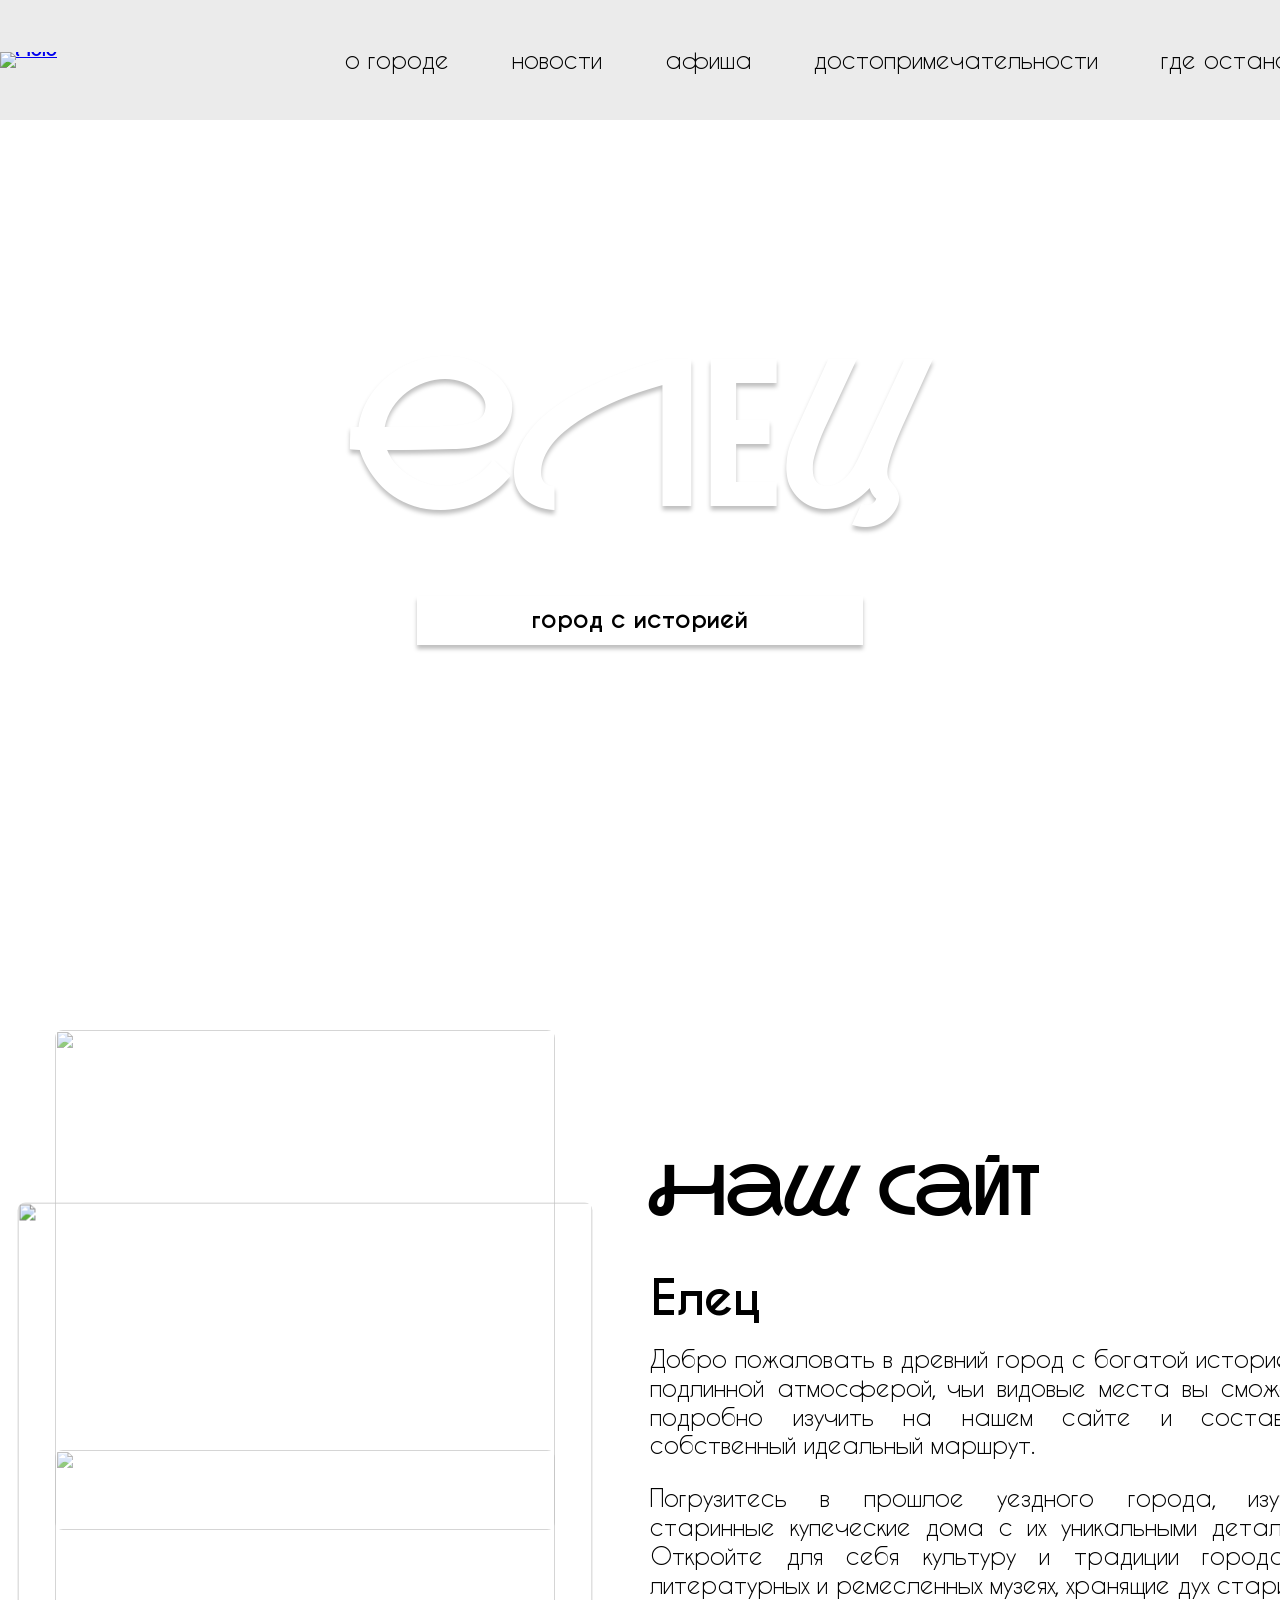
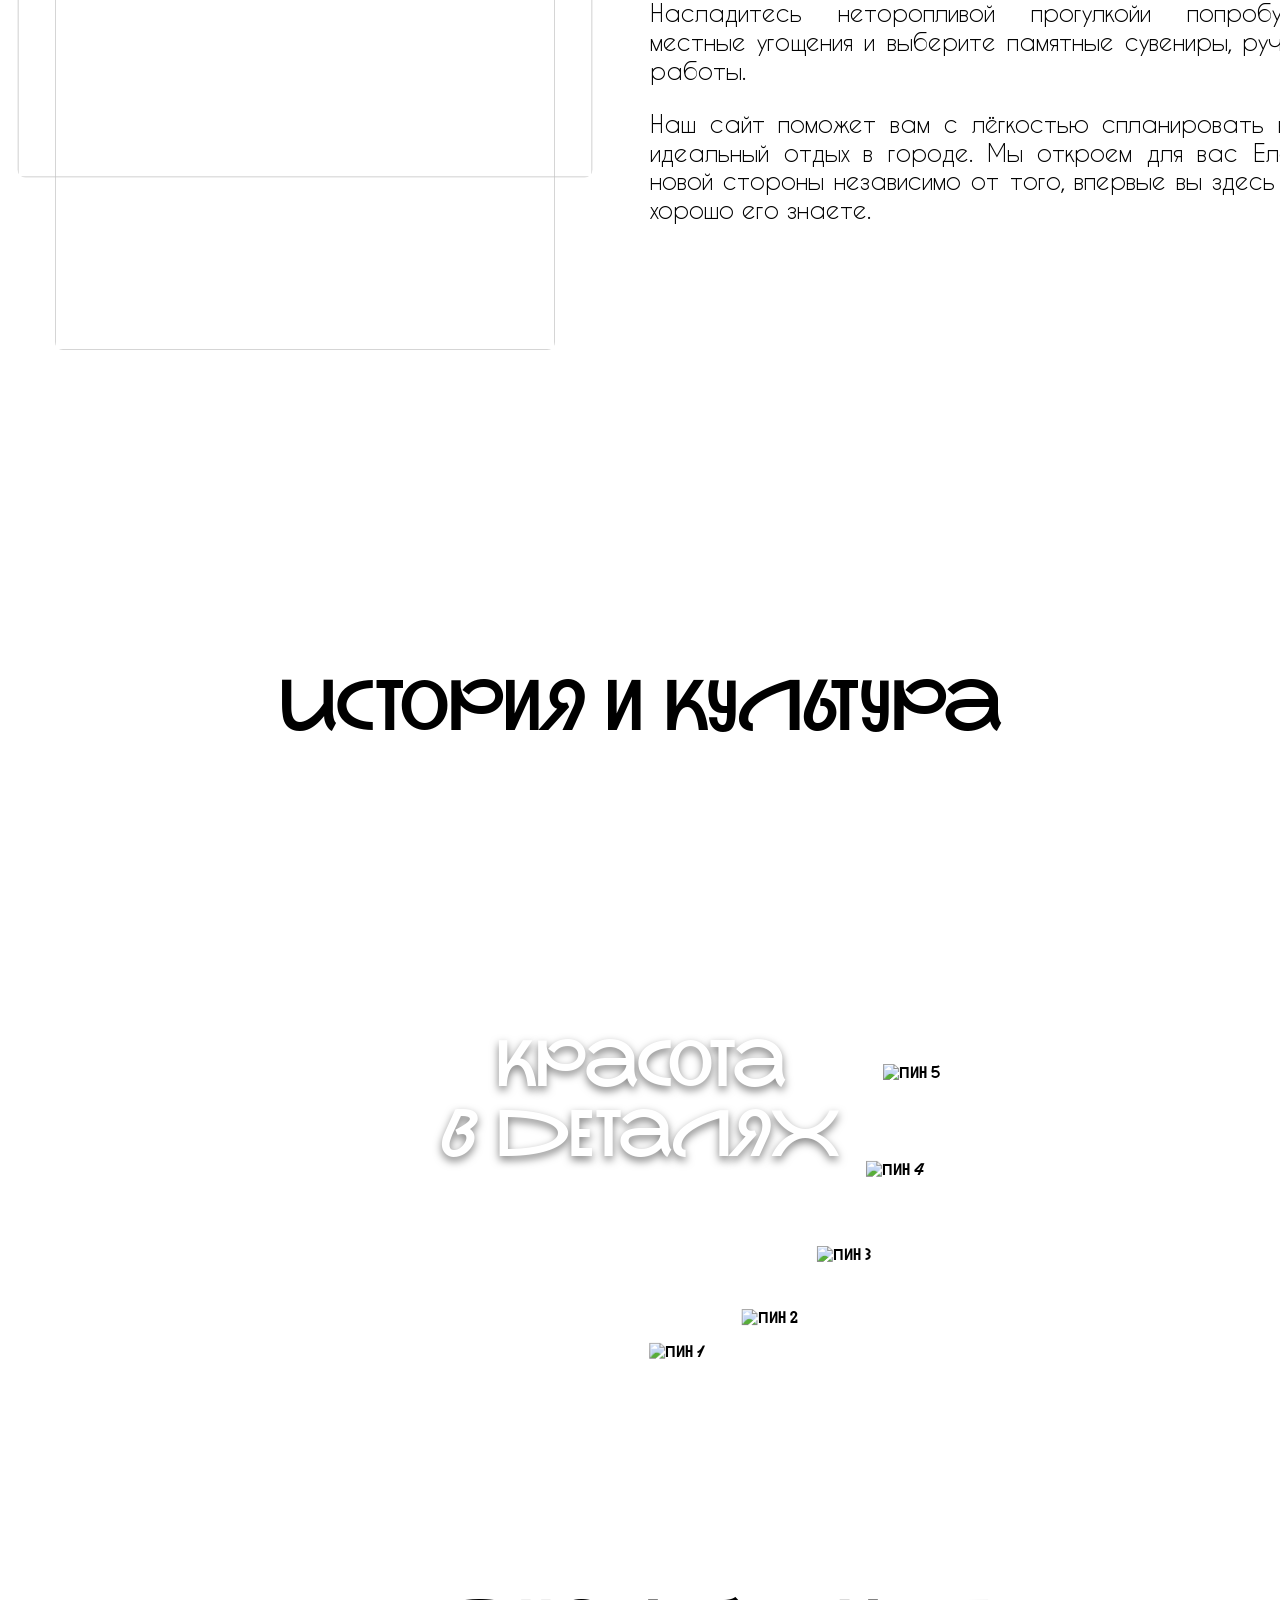
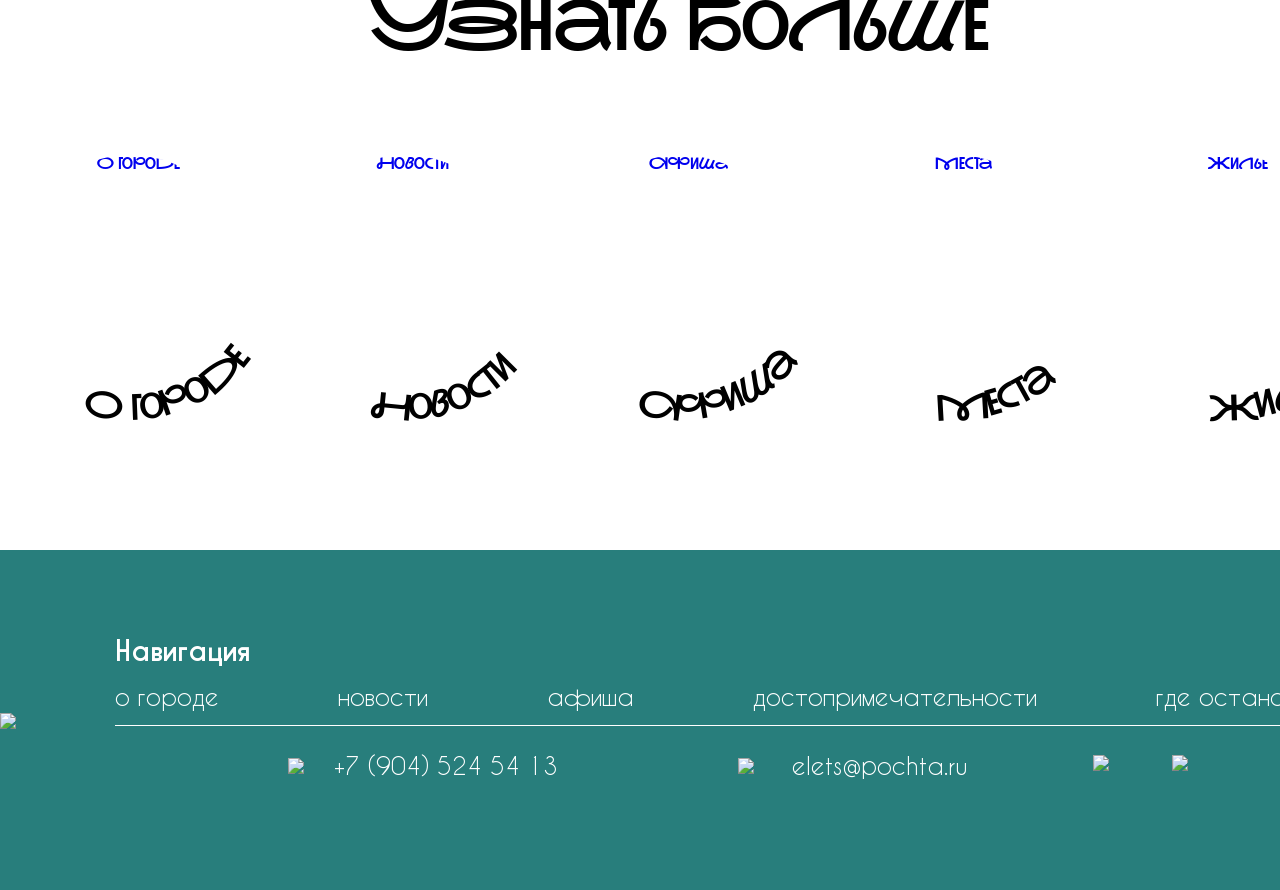
==== index.html @ 823b9c6a "Add files via upload" ====
<!DOCTYPE html>
<html lang="ru">
<head>
   <meta charset="utf-8"/>
   <meta name="viewport" content="width=device-width, initial-scale=1"/>
   <title> Главная страница </title>
   <link rel="stylesheet" href="css/index.css"/>
</head>
<body>
    <header class="header"> 
      <div class="container"> 
            <nav class="nav"> 
             <a href="index.html" class="logo">
                <img src="/img/all/logo.png" alt="лого">
             </a>
               <div  class="cont-header"> 
                <a href="info.html"> о городе </a>
                <a href="#"> новости </a>
                <a href="Afisha.html"> афиша </a>
                <a href="places.html"> достопримечательности </a>
                <a href="#"> где остановиться </a>
               </div>
            </nav>  
    </header>

    <main> 
<section class="hero" id="heroSection">
    <div class="center">
        <h1>Елец</h1>
        <a href="info.html" id="heroBtn">город с историей</a>
    </div>
    <div class="arrows">
        <img src="/img/all/arrowleft.png" alt="Назад" class="arrow" id="arrowLeft">
        <img src="/img/all/arrowright.png" alt="Вперёд" class="arrow" id="arrowRight">
    </div>
</section>

       <section class="aboutushistory"> 
        <div class="containerour">
         <div class="aboutall"> 
<div class="image-slider" id="imageSlider">
    <div class="image-slider__wrapper">
        <img src="/img/index/photo1.png" class="image-slider__img image-slider__img--top" id="imgTop">
        <img src="/img/index/photo2.png" class="image-slider__img image-slider__img--center active" id="imgCenter">
        <img src="/img/index/photo3.png" class="image-slider__img image-slider__img--bottom" id="imgBottom">
    </div>
</div>            <div class="oursite">
             <h2> Наш сайт</h2>
                <div class="abouttext">
                <h3> Елец </h3>
                  <div class="text">
                   <p> Добро пожаловать в древний город с богатой историей и подлинной атмосферой, чьи видовые места вы сможете подробно изучить на нашем сайте и составить собственный идеальный маршрут. </p>
                   <p> Погрузитесь в прошлое уездного города, изучая  старинные купеческие дома с их уникальными деталями. Откройте для себя культуру и традиции города в литературных и ремесленных музеях, хранящие дух старины. Насладитесь неторопливой прогулкойи попробуйте местные угощения и выберите памятные сувениры, ручной работы. </p>
                   <p> Наш сайт поможет вам с лёгкостью спланировать ваш идеальный отдых в городе. Мы откроем для вас Елецс новой стороны независимо от того, впервые вы здесь или хорошо его знаете. </p>
                  </div>
                </div>
            </div>
         </div>
        </div>
       </section>

       <section class="aboutushistory"> 
                <div class="wave"> </div>
         <div class="container-center"> 
              <h2> История и культура </h2>
<div class="facts-wrapper" id="factsWrapper">
    <div class="facts-inner">
        <div class="facts-circle" id="factsCircle">
            <div class="facts-circle__center" id="factsCenter">
                <img src="/img/index/facts0.png" alt="Факты" id="factsImage">
            </div>
            <div class="facts-circle__title" id="factsTitleOverlay">красота<br>в деталях</div>
            <img src="/img/pins/1.png" alt="Пин 1" class="facts-circle__pin facts-circle__pin--1" data-pin="1">
            <img src="/img/pins/2.png" alt="Пин 2" class="facts-circle__pin facts-circle__pin--2" data-pin="2">
            <img src="/img/pins/3.png" alt="Пин 3" class="facts-circle__pin facts-circle__pin--3" data-pin="3">
            <img src="/img/pins/4.png" alt="Пин 4" class="facts-circle__pin facts-circle__pin--4" data-pin="4">
            <img src="/img/pins/5.png" alt="Пин 5" class="facts-circle__pin facts-circle__pin--5" data-pin="5">
        </div>
        <div class="facts-text" id="factsText">
            <h3 id="factsTitle">Город-воин</h3>
            <p id="factsParagraph">Елец впервые упомянут в 1146 году как уже существующий. Он возник как ключевая крепость на границе с «Диким полем» в X-XII веках, встав в один ряд с другими городами-щитами Руси. Его главной задачей была оборона южных рубежей от набегов кочевых племён.</p>
        </div>
    </div>
    <div class="facts-close" id="factsClose">✕</div>
</div>
         </div> 
       </section>

<section class="more">
    <div class="containerm">
        <div class="containermore"> 
            <h2>Узнать больше</h2>
            <div class="containermore__links">
                <a href="info.html" class="circle-link">
                    <svg class="circle-link__svg" viewBox="0 0 340 340">
                        <defs>
                            <path id="arc1"
                                  d="M 170, 170
                                     m -150, 0
                                     a 150,150 0 0,0 300,0
                                     a 150,150 0 0,0 -300,0" />
                        </defs>
                        <text fill="black"
                              font-family="NAURYZREDKEDS, sans-serif"
                              font-size="36px"
                              font-weight="bold"
                              text-anchor="middle">
                            <textPath href="#arc1" startOffset="30%">
                                О городе
                            </textPath>
                        </text>
                    </svg>
                    <img src="/img/index/abouttown.png" alt="О городе" class="circle-link__img">
                </a>
                <a href="#" class="circle-link">
                    <svg class="circle-link__svg" viewBox="0 0 340 340">
                        <defs>
                            <path id="arc2"
                                  d="M 170, 170
                                     m -150, 0
                                     a 150,150 0 0,0 300,0
                                     a 150,150 0 0,0 -300,0" />
                        </defs>
                        <text fill="black"
                              font-family="NAURYZREDKEDS, sans-serif"
                              font-size="36px"
                              font-weight="bold"
                              text-anchor="middle">
                            <textPath href="#arc2" startOffset="30%">
                                Новости
                            </textPath>
                        </text>
                    </svg>
                    <img src="/img/index/news.png" alt="Новости" class="circle-link__img">
                </a>
                <a href="afisha.html" class="circle-link">
                    <svg class="circle-link__svg" viewBox="0 0 340 340">
                        <defs>
                            <path id="arc3"
                                  d="M 170, 170
                                     m -150, 0
                                     a 150,150 0 0,0 300,0
                                     a 150,150 0 0,0 -300,0" />
                        </defs>
                        <text fill="black"
                              font-family="NAURYZREDKEDS, sans-serif"
                              font-size="36px"
                              font-weight="bold"
                              text-anchor="middle">
                            <textPath href="#arc3" startOffset="30%">
                                Афиша
                            </textPath>
                        </text>
                    </svg>
                    <img src="/img/index/afisha.png" alt="Афиша" class="circle-link__img">
                </a>
                <a href="places.html" class="circle-link">
                    <svg class="circle-link__svg" viewBox="0 0 340 340">
                        <defs>
                            <path id="arc4"
                                  d="M 170, 170
                                     m -150, 0
                                     a 150,150 0 0,0 300,0
                                     a 150,150 0 0,0 -300,0" />
                        </defs>
                        <text fill="black"
                              font-family="NAURYZREDKEDS, sans-serif"
                              font-size="36px"
                              font-weight="bold"
                              text-anchor="middle">
                            <textPath href="#arc4" startOffset="30%">
                                Места
                            </textPath>
                        </text>
                    </svg>
                    <img src="/img/index/places.png" alt="Места" class="circle-link__img">
                </a>
                <a href="#" class="circle-link">
                    <svg class="circle-link__svg" viewBox="0 0 340 340">
                        <defs>
                            <path id="arc5"
                                  d="M 170, 170
                                     m -150, 0
                                     a 150,150 0 0,0 300,0
                                     a 150,150 0 0,0 -300,0" />
                        </defs>
                        <text fill="black"
                              font-family="NAURYZREDKEDS, sans-serif"
                              font-size="36px"
                              font-weight="bold"
                              text-anchor="middle">
                            <textPath href="#arc5" startOffset="30%">
                                Жильё
                            </textPath>
                        </text>
                    </svg>
                    <img src="/img/index/hotels.png" alt="Жильё" class="circle-link__img">
                </a>
            </div>
        </div>
    </div>
</section>

</main>

    <footer class="footer">
        <div class="f-container"> 
            <img src="/img/all/Group 56.png">
            <div class="all">
            <div class="nav-footer">
                <h4> Навигация </h4>
                <div class="a-footer">
                   <a href="info.html"> о городе </a>
                   <a href="#"> новости </a>
                   <a href="Afisha.html"> афиша </a>
                   <a href="places.html"> достопримечательности </a>
                   <a href="#"> где остановиться </a>
                </div>
            </div>
            <div class="contacts">
            <div class="mp">   
            <div class="phone">  
                 <img src="/img/all/mp.png">
                 <p class="p-footer"> +7 (904) 524 54 13 </p>
               </div>
               <div class="mail"> 
                <img src="/img/all/mail.png">
                <p class="p-footer"> elets@pochta.ru </p>
               </div>
            </div>
            <div class="social">
             <a href="https://vk.com/elets_adm">  
                <img src="/img/all/vk.png">
             </a>
             <a href="https://vk.com/elets_adm">  
                <img src="/img/all/tg.png">
             </a>
             </div>
             </div>
             </div>
        </div>
    </footer>
    <script src="/js/index.js"></script> 
   </body>
</html>
---- css/index.css ----
html, body {
  height: 100%;
  margin: 0px
}
@font-face {
  font-family: "NAURYZREDKEDS";
  font-weight: 400;
  font-style: bold;
  src: local("NAURYZREDKEDS"),
  local("NAURYZREDKEDS");
    src: url("/fonts/NauryzRedKeds/NauryzRedKeds.ttf") format("ttf"),
  url("/fonts/NauryzRedKeds/NauryzRedKeds.woff") format("woff"),
  url("/fonts/NauryzRedKeds/NauryzRedKeds.woff2") format("woff2");
}
@font-face {
  font-family: "CaviarDreams";
  font-weight: 400;
  font-style: normal;
  src: url("/fonts/CaviarDreams/CaviarDreams.ttf") format("ttf"),
  url("/fonts/CaviarDreams/CaviarDreams.woff") format("woff"),
  url("/fonts/CaviarDreams/CaviarDreams.woff2") format("woff2");
}
@font-face {
  font-family: "CaviarDreams_Bold";
  font-weight: 400;
  font-style: normal;
  src: url("/fonts/CaviarDreams/CaviarDreams_Bold.ttf") format("ttf"),
  url("/fonts/CaviarDreams/CaviarDreams_Bold.woff") format("ttf"),
  url("/fonts/CaviarDreams/CaviarDreams_Bold.woff2") format("woff");
}

:root {
  --bg: white:var(--bg);
  --text: black;
  --headers: white;
  --accent-color:#C48000;
  --accent-color2: #996708;
  --shadow: 0 4px 4px rgba(0, 0, 0, 25%);
}

body {
  margin: 0;
  font-family: "CaviarDreams";
  font-family: "NAURYZREDKEDS";
  font-weight: 400;
  color: var(--bg);
  line-height: 1.2;
}

.container {
  margin: 0 auto;
  width: min(1360px);
}

.containerour {
  position: absolute;
  top: 1030px;
  left: 50%;
  transform: translate(-50%);
  height: auto;
  width: min(1360px);
}

.header {
      background-color: #EBEBEB;
      width: 100%;  
      height: 120px;
}

.nav {
      width: 1360px;  
      height: 120px;
      display: flex;
      flex-direction: row;
      flex-wrap: wrap;
      justify-content: space-between;
      align-items: center;
}

.logo {
    display: inline-block;
    position: relative;
    line-height: 0;
}

.logo:hover {
    content: url("/img/all/logohover.png");
}

.logo:active {
    content: url("/img/all/logopress.png");
}

.cont-header {
      width: 1015px;  
      height: auto;
      display: flex;
      flex-direction: row;
      flex-wrap: wrap;
      justify-content: space-between;
      align-items: center;
}
.cont-header a {
  text-decoration: none;
  color: black; 
  font-family: "CaviarDreams";
  font-size: 24px;
  font-weight: normal;
}
.cont-header a:hover {
  color: var(--accent-color);
  text-decoration:underline;
  text-decoration-color: var(--accent-color);
}

.cont-header a:active{
  color: var(--accent-color);
  text-decoration:none;
  font-weight: bold;
}


.more {
  background-color: white;
  width: 100%;
  height: 560px;
}


.container-center {
  width: min(1360px);
  position: absolute;
  top: 2270px;
  left: 50%; 
  transform: translate(-50%);
  display: flex;
  flex-direction: column;
  align-items: center;
  justify-content:space-between;
}

.containermore {
  margin: 0 auto 160px;
  width: min(1360px);
  height: 410px;
  display: flex;
  flex-direction: column;
  align-items: center;
  justify-content:space-between;
}

h1 {
  color: white;
  font-family: "NAURYZREDKEDS";
  font-size: 205px;
  font-weight: bold;
  text-shadow: 0px 4px 4px rgba(0, 0, 0, 25%);
  margin: 0;
}

.hero {
    background-image: url("/img/index/bg1.png");
    background-size: cover;
    background-repeat: no-repeat;
    background-position: center;
    width: 100%;
    height: 750px;
    position: relative;
    transition: background-image 0.5s ease;
}

.center {
    width: 670px;
    height: 315px;
    position: absolute;
    top: 210px;
    left: 50%;
    transform: translate(-50%);
    display: flex;
    flex-direction: column;
    align-items: center;
    justify-content: space-between;
}


.center a {
    height: auto;
    width: auto;
    padding: 6px 111px;
    border: 4px solid #ffffff;
    text-decoration: none;
    color: black;
    font-family: "CaviarDreams_bold", sans-serif;
    font-size: 24px;
    font-weight: bold;
    background-color: white;
    box-shadow: 0 4px 4px rgba(0, 0, 0, 0.25);
    transition: all 0.3s ease;
}

.center a:hover {
    border: 4px solid #C48000;
    color: white;
    background-color: #C48000;
}

.center a:active {
    border: 4px solid #C48000;
    color: white;
    background-color: #A66D00;
}

.arrows {
    position: absolute;
    width: 1845px;
    height: 60px;
    top: 50%;
    left: 50%;
    transform: translate(-50%, -50%);
    display: flex;
    flex-direction: row;
    align-items: center;
    justify-content: space-between;
    pointer-events: none;
    z-index: 2;
}

.arrow {
    pointer-events: auto;
    cursor: pointer;
}

.aboutushistory {
  background-color: white;
  width: 100%;
  height: 1160px;
}

h2 {
  color: black;
  font-family: "NAURYZREDKEDS";
  font-size: 70px;
  font-weight: bold;
  margin: 0;
}

h3 {
    color: black; 
   font-family: "CaviarDreams_Bold";
   font-size: 48px;
   font-weight: bold;
   margin: 0;
}

p {
  width: 670px;
  height: auto;
  color: black;
  font-family: "CaviarDreams";
  font-size: 24px;
  font-weight: normal;
  text-align: justify;
  margin: 0;
}

.text {
  width: 670px;
  height: 480px;
  display: flex;
  flex-direction: column;
  justify-content: space-between;
  align-items: left; 
}

.abouttext {
  width: 670px;
  height: 555px;
  display: flex;
  flex-direction: column;
  justify-content: space-between;
  align-items: left; 
}

.oursite {
  width: 670px;
  height: 670px;
  display: flex;
  flex-direction: column;
  justify-content: space-between;
  align-items: left;  
}

.aboutall {
  width: min(1360px);
  height: 920px;
  padding: 160px auto 80px;
  display: flex;
  flex-direction: row;
  justify-content: space-between;
  align-items: center;  
}

.wave {
  background-image: url(/img/all/waveback.png);
  position: relative;
  background-repeat: repeat-x; 
  background-position: left;
  background-size: contain;
  width: 100%;
  height: 595px;
}


.footer {
    width: 100%;
    height: 340px;
    background-color: #287E7C;
    margin: 0;
    position: absolute;
    top: 3750px;
    left: 50%; 
    transform: translate(-50%);
}

.f-container {
  width: 1360px;
  height: auto;
  margin: 85px auto 115px;
  position: sticky;
  display: flex;
  flex-direction: row;
  justify-content: space-between;
  align-items: center;
}

.nav-footer {
  width: 1245px;
  height: 90px;
  display: flex;
  flex-direction: column;
  justify-content: space-between;
  border-bottom: 1px solid white;
}

.contacts {
  width: 1245px;
  height: 60px;
  display: flex;
  flex-direction: column;
  justify-content: space-between;
}

.phone {
  width: 270px;
  height: auto;
  display: flex;
  flex-direction: row;
  justify-content: space-between;
  align-items: center;
}

.mail {
  width: 230px;
  height: auto;
  display: flex;
  flex-direction: row;
  justify-content: space-between;
  align-items: center;
}

.mp {
  width: 680px;
  height: auto;
  display: flex;
  flex-direction: row;
  justify-content: space-between;
}

.social {
  width: 95px;
  height: auto;
  display: flex;
  flex-direction: row;
  justify-content: space-between;
  align-items: center;
}

.contacts {
  width: 900px;
  height: 40px;
  padding: 20px 115px;
  display: flex;
  flex-direction: row;
  justify-content: space-between;
  align-items: center;
}

.all {
  width: 1245px;
  height: auto;
  display: flex;
  flex-direction: column;
  justify-content: space-between;
  align-items: center;
}

.a-footer {
  width: 1240px;
  height: auto;
  display: flex;
  flex-direction: row;
  flex-wrap: wrap;
  justify-content: space-between;
  align-items: center;
  margin-bottom: 13px;
}

.a-footer a {
  color: white; 
  font-family: "CaviarDreams";
  font-size: 24px;
  font-weight: normal;
  text-decoration: none;
}

.a-footer a:hover {
  color: white; 
  font-family: "CaviarDreams";
  font-size: 24px;
  font-weight: normal;
  text-decoration:underline;
  text-decoration-color: white;
}

.a-footer a:active {
  color: white; 
  font-family: "CaviarDreams";
  font-size: 24px;
  font-weight: bold;
  text-decoration:underline;
  text-decoration-color: white;
}

h4 {
    color: white; 
   font-family: "CaviarDreams_Bold";
   font-size: 28px;
   font-weight: bold;
   margin: 0;
}
.p-footer {
  color: white;
  width: auto;
  height: auto;
  font-family: "CaviarDreams";
  font-size: 24px;
  font-weight: normal;
  text-align: left;
  margin: 0;
}













.image-slider {
    width: 575px;
    height: 920px;
    margin: 0 auto;
    cursor: pointer;
    user-select: none;
    -webkit-user-select: none;
    position: relative;
}

.image-slider__wrapper {
    position: relative;
    width: 575px;
    height: 920px;
}

.image-slider__img {
    position: absolute;
    object-fit: cover;
    border-radius: 8px;
}

.image-slider__img--top {
    width: 500px;
    height: 500px;
    top: 0;
    left: 50%;
    transform: translateX(-50%);
    opacity: 0.65;
    z-index: 1;
}

.image-slider__img--center {
    width: 575px;
    height: 575px;
    top: 50%;
    left: 50%;
    transform: translate(-50%, -50%);
    opacity: 1;
    z-index: 2;
}

.image-slider__img--bottom {
    width: 500px;
    height: 500px;
    bottom: 0;
    left: 50%;
    transform: translateX(-50%);
    opacity: 0.65;
    z-index: 1;
}




/* ===========================
   facts.css — Полный набор стилей
   =========================== */

.facts-wrapper {
    position: relative;
    width: 700px;
    height: 700px;
    margin: 0 auto;
    transition: width 0.5s ease, height 0.5s ease;
    overflow: visible;
}

.facts-wrapper.expanded {
    width: 1355px;
}

.facts-inner {
    position: relative;
    width: 700px;
    height: 700px;
    display: flex;
    align-items: center;
    transition: width 0.5s ease, transform 0.5s ease;
}

.facts-wrapper.expanded .facts-inner {
    width: 1355px;
}

.facts-circle {
    position: relative;
    width: 700px;
    height: 700px;
    flex-shrink: 0;
    transition: transform 0.5s ease;
}

.facts-wrapper.expanded .facts-circle {
    transform: translateX(0);
}

.facts-circle__center {
    position: absolute;
    top: 50%;
    left: 50%;
    transform: translate(-50%, -50%);
    width: 567px;
    height: 567px;
    border-radius: 50%;
    overflow: hidden;
    z-index: 2;
    transition: all 0.5s ease;
}

.facts-circle__center img {
    width: 100%;
    height: 100%;
    object-fit: cover;
    display: block;
}

.facts-circle__title {
    position: absolute;
    top: 50%;
    left: 50%;
    transform: translate(-50%, -50%);
    z-index: 3;
    color: white;
    font-family: "NAURYZREDKEDS", sans-serif;
    font-size: 64px;
    font-weight: bold;
    text-align: center;
    text-shadow: 0 4px 8px rgba(0, 0, 0, 0.5);
    pointer-events: none;
    line-height: 1.1;
    width: 400px;
    transition: opacity 0.3s ease;
    opacity: 1;
}

.facts-wrapper.expanded .facts-circle__title {
    opacity: 0;
}

.facts-circle__pin {
    position: absolute;
    width: 80px;
    height: 80px;
    cursor: pointer;
    transition: transform 0.3s ease;
    z-index: 4;
}

.facts-circle__pin--1 {
    top: 50%;
    left: 50%;
    transform: translate(-50%, -50%) rotate(170deg) translateY(-283px) rotate(-170deg);
}

.facts-circle__pin--2 {
    top: 50%;
    left: 50%;
    transform: translate(-50%, -50%) rotate(150deg) translateY(-283px) rotate(-150deg);
}

.facts-circle__pin--3 {
    top: 50%;
    left: 50%;
    transform: translate(-50%, -50%) rotate(130deg) translateY(-283px) rotate(-130deg);
}

.facts-circle__pin--4 {
    top: 50%;
    left: 50%;
    transform: translate(-50%, -50%) rotate(110deg) translateY(-283px) rotate(-110deg);
}

.facts-circle__pin--5 {
    top: 50%;
    left: 50%;
    transform: translate(-50%, -50%) rotate(90deg) translateY(-283px) rotate(-90deg);
}

.facts-circle__pin--1:hover {
    transform: translate(-50%, -50%) rotate(170deg) translateY(-283px) rotate(-170deg) scale(1.15);
}

.facts-circle__pin--2:hover {
    transform: translate(-50%, -50%) rotate(150deg) translateY(-283px) rotate(-150deg) scale(1.15);
}

.facts-circle__pin--3:hover {
    transform: translate(-50%, -50%) rotate(130deg) translateY(-283px) rotate(-130deg) scale(1.15);
}

.facts-circle__pin--4:hover {
    transform: translate(-50%, -50%) rotate(110deg) translateY(-283px) rotate(-110deg) scale(1.15);
}

.facts-circle__pin--5:hover {
    transform: translate(-50%, -50%) rotate(90deg) translateY(-283px) rotate(-90deg) scale(1.15);
}

.facts-text {
    width: 0;
    padding-left: 0;
    flex-shrink: 0;
    opacity: 0;
    overflow: hidden;
    transition: width 0.5s ease, opacity 0.3s ease 0.3s, padding 0.5s ease;
}

.facts-wrapper.expanded .facts-text {
    width: 655px;
    padding-left: 40px;
    opacity: 1;
}

.facts-text h3 {
    color: black;
    font-family: "CaviarDreams_Bold", sans-serif;
    font-size: 42px;
    font-weight: bold;
    margin: 0 0 24px 0;
    text-align: left;
    white-space: nowrap;
}

.facts-text p {
    width: 615px;
    height: auto;
    color: black;
    font-family: "CaviarDreams", sans-serif;
    font-size: 24px;
    font-weight: normal;
    text-align: justify;
    margin: 0;
    line-height: 1.4;
}

.facts-close {
    position: absolute;
    top: 20px;
    right: 20px;
    width: 40px;
    height: 40px;
    cursor: pointer;
    z-index: 5;
    opacity: 0;
    pointer-events: none;
    transition: opacity 0.3s ease 0.3s;
    font-size: 30px;
    line-height: 40px;
    text-align: center;
    color: #333;
}

.facts-wrapper.expanded .facts-close {
    opacity: 1;
    pointer-events: auto;
}





------------


.containermore__links {
    display: flex;
    gap: 15px;
    justify-content: space-between;
    width: 1360px;
}

.circle-link {
    position: relative;
    width: 260px;
    height: 260px;
    display: block;
    text-decoration: none;
}

.circle-link__svg {
    position: absolute;
    top: 50%;
    left: 50%;
    transform: translate(-50%, -50%);
    width: 340px;
    height: 340px;
    z-index: 2;
    pointer-events: none;
    transition: transform 0.4s ease;
}

.circle-link:hover .circle-link__svg {
    transform: translate(-50%, -50%) rotate(-30deg);
}

.circle-link__img {
    position: absolute;
    top: 50%;
    left: 50%;
    transform: translate(-50%, -50%);
    width: 230px;
    height: 230px;
    border-radius: 50%;
    object-fit: cover;
    z-index: 1;
}

.containerm {
    width: 1360px;
    margin: 0 auto;
}

.containermore {
    text-align: center;
}

.containermore__links {
    display: flex;
    gap: 15px;
    justify-content: space-between;
    width: 100%;
}

.circle-link {
    position: relative;
    width: 260px;
    height: 260px;
    display: block;
    text-decoration: none;
    flex-shrink: 0;
}

.circle-link__svg {
    position: absolute;
    top: 50%;
    left: 50%;
    transform: translate(-50%, -50%);
    width: 340px;
    height: 340px;
    z-index: 2;
    pointer-events: none;
    transition: transform 0.4s ease;
}

.circle-link:hover .circle-link__svg {
    transform: translate(-50%, -50%) rotate(-30deg);
}

.circle-link__img {
    position: absolute;
    top: 50%;
    left: 50%;
    transform: translate(-50%, -50%);
    width: 230px;
    height: 230px;
    border-radius: 50%;
    object-fit: cover;
    z-index: 1;
}
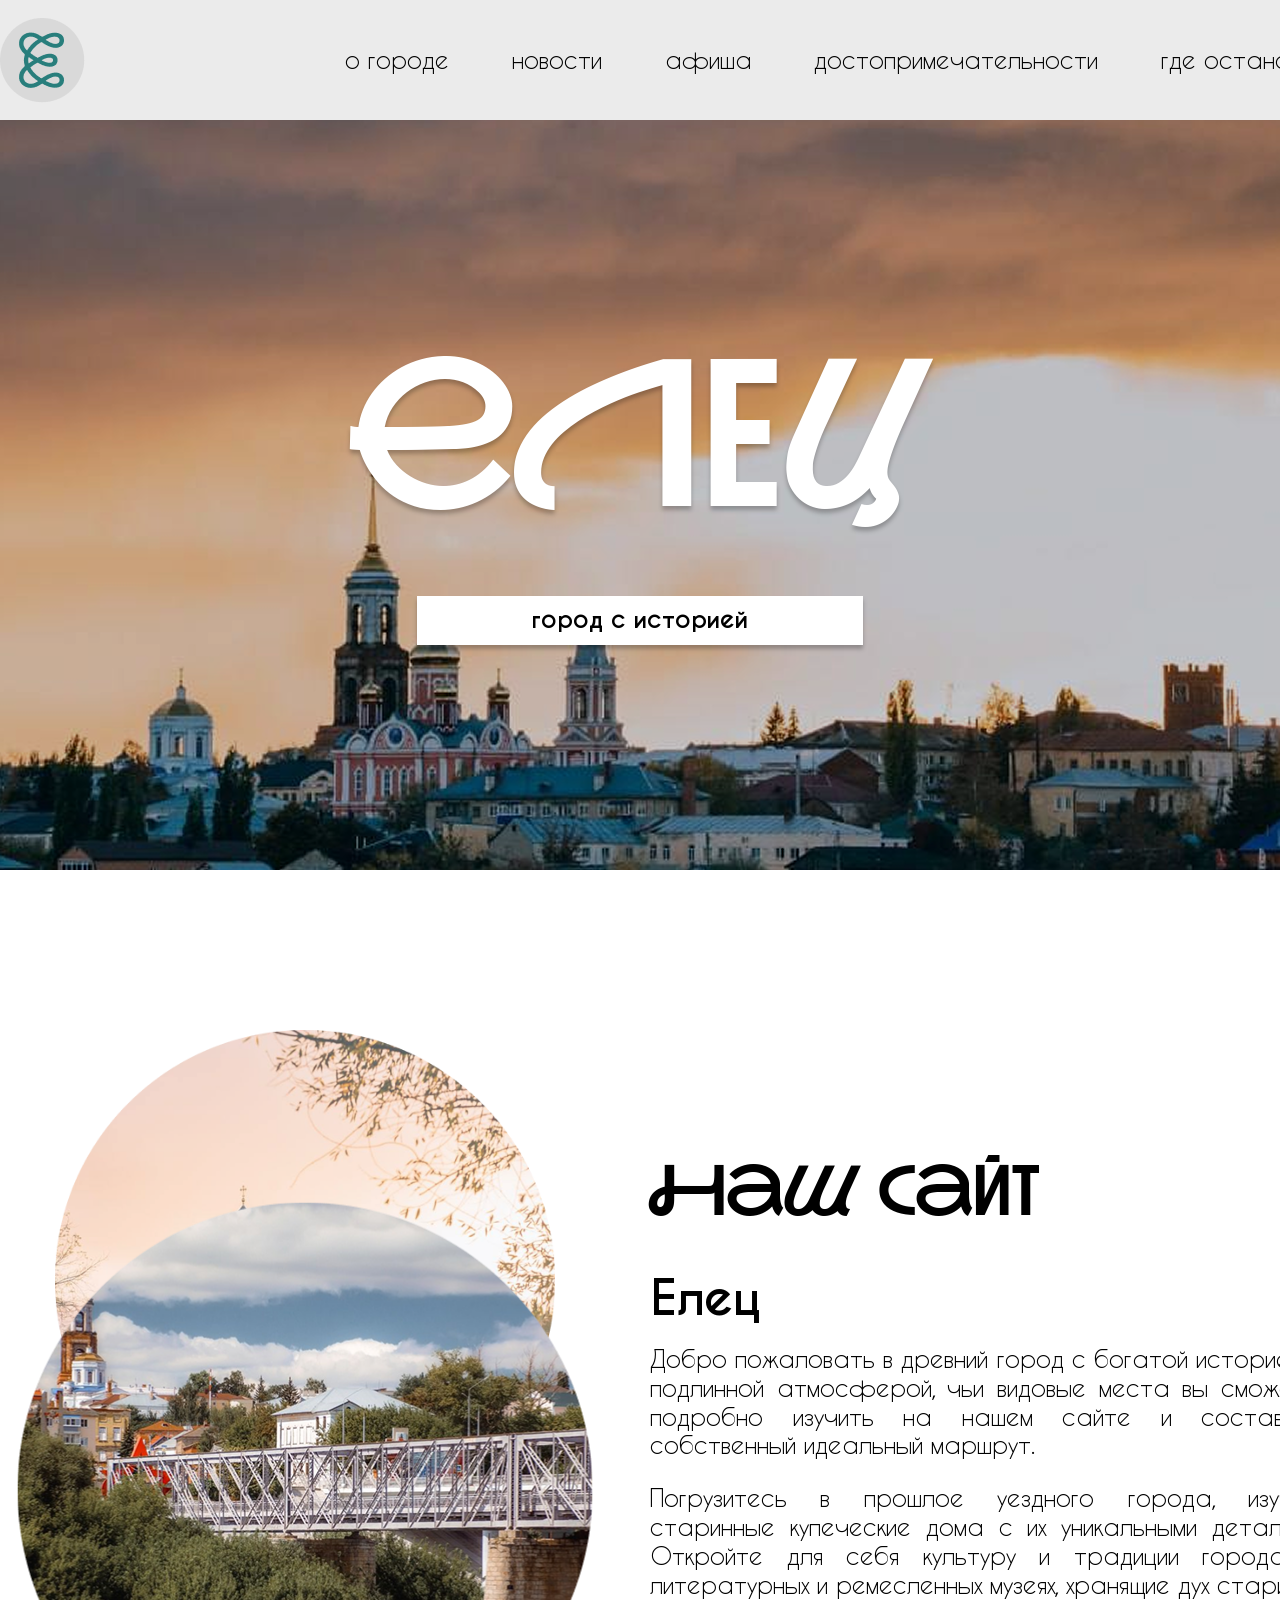
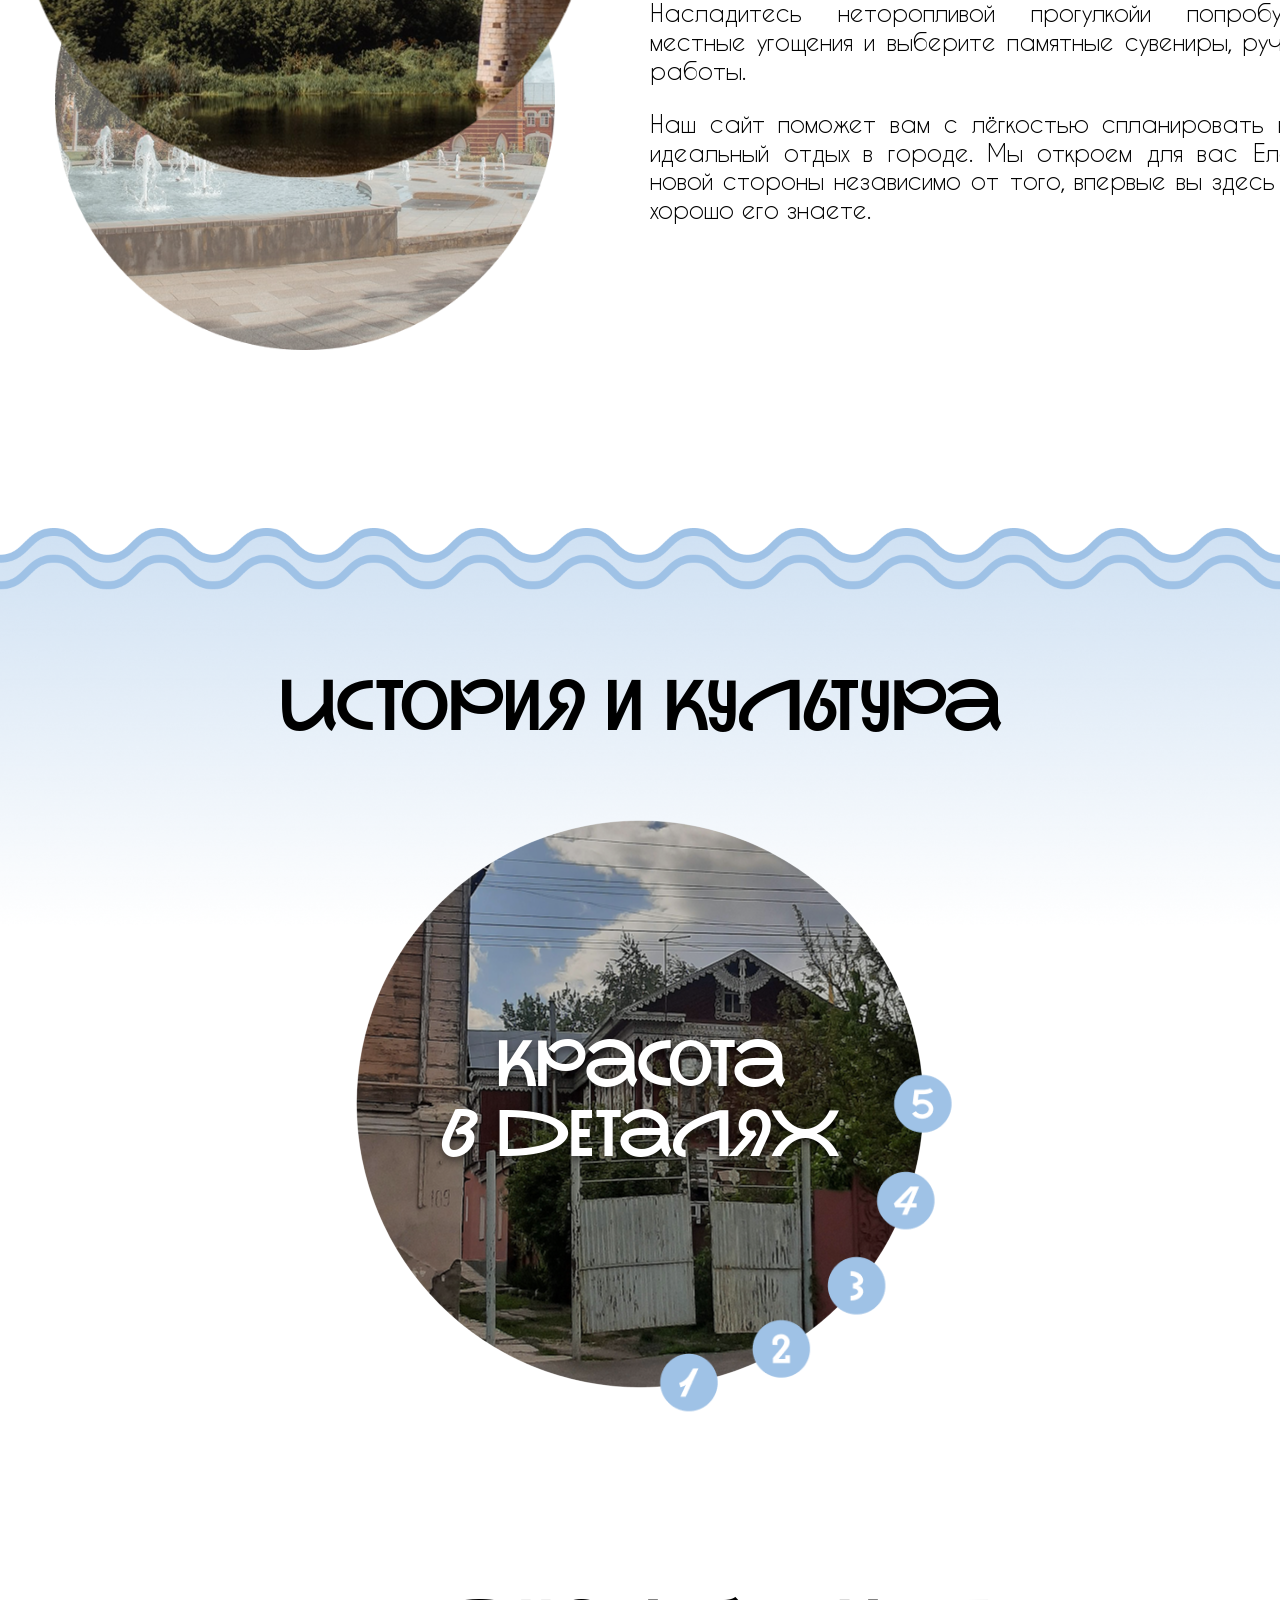
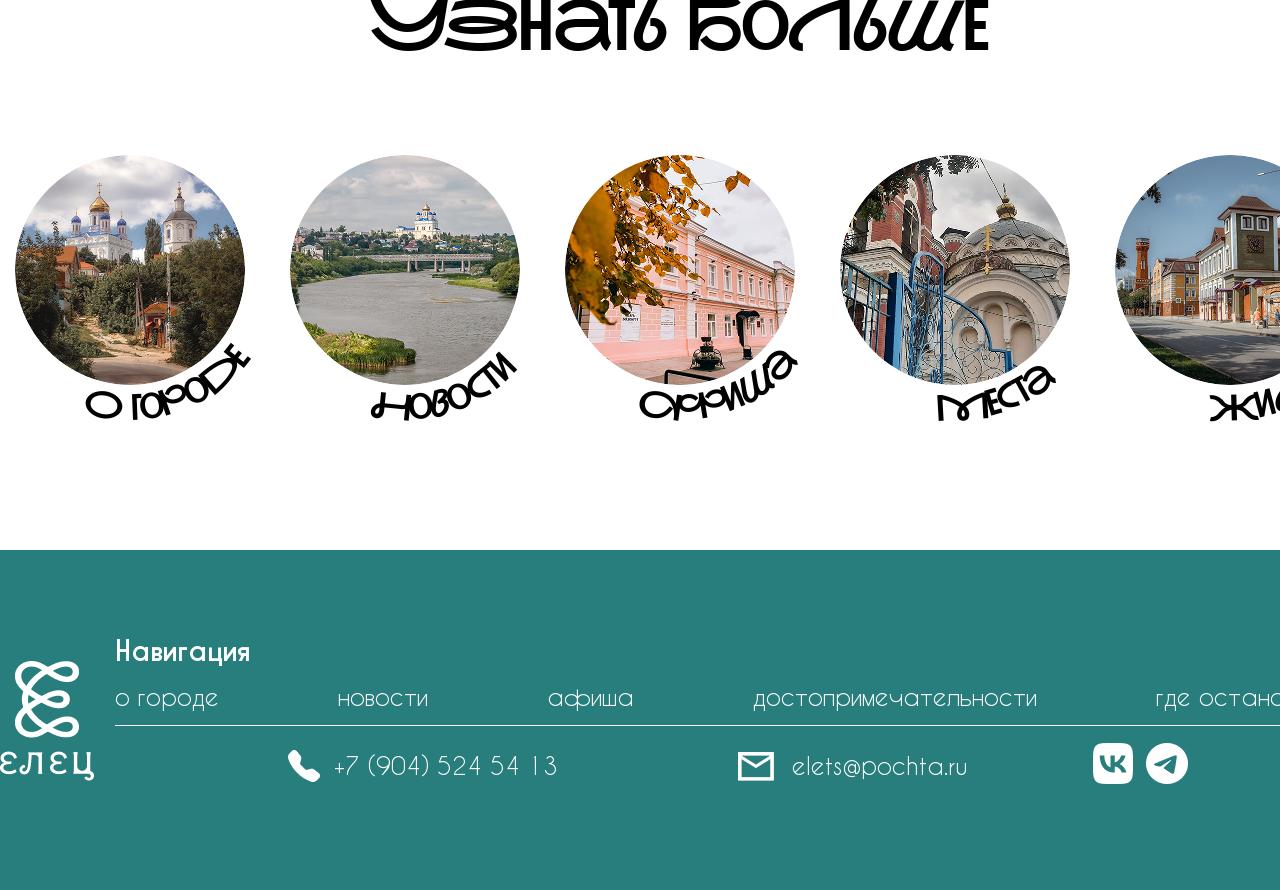
==== commit 8d249b3a: "Update index.html" ====
--- a/index.html
+++ b/index.html
@@ -11,7 +11,7 @@
       <div class="container"> 
             <nav class="nav"> 
              <a href="index.html" class="logo">
-                <img src="/img/all/logo.png" alt="лого">
+                <img src="img/all/logo.png" alt="лого">
              </a>
                <div  class="cont-header"> 
                 <a href="info.html"> о городе </a>
@@ -30,8 +30,8 @@
         <a href="info.html" id="heroBtn">город с историей</a>
     </div>
     <div class="arrows">
-        <img src="/img/all/arrowleft.png" alt="Назад" class="arrow" id="arrowLeft">
-        <img src="/img/all/arrowright.png" alt="Вперёд" class="arrow" id="arrowRight">
+        <img src="img/all/arrowleft.png" alt="Назад" class="arrow" id="arrowLeft">
+        <img src="img/all/arrowright.png" alt="Вперёд" class="arrow" id="arrowRight">
     </div>
 </section>
 
@@ -40,9 +40,9 @@
          <div class="aboutall"> 
 <div class="image-slider" id="imageSlider">
     <div class="image-slider__wrapper">
-        <img src="/img/index/photo1.png" class="image-slider__img image-slider__img--top" id="imgTop">
-        <img src="/img/index/photo2.png" class="image-slider__img image-slider__img--center active" id="imgCenter">
-        <img src="/img/index/photo3.png" class="image-slider__img image-slider__img--bottom" id="imgBottom">
+        <img src="img/index/photo1.png" class="image-slider__img image-slider__img--top" id="imgTop">
+        <img src="img/index/photo2.png" class="image-slider__img image-slider__img--center active" id="imgCenter">
+        <img src="img/index/photo3.png" class="image-slider__img image-slider__img--bottom" id="imgBottom">
     </div>
 </div>            <div class="oursite">
              <h2> Наш сайт</h2>
@@ -242,4 +242,4 @@
     </footer>
     <script src="/js/index.js"></script> 
    </body>
-</html>+</html>
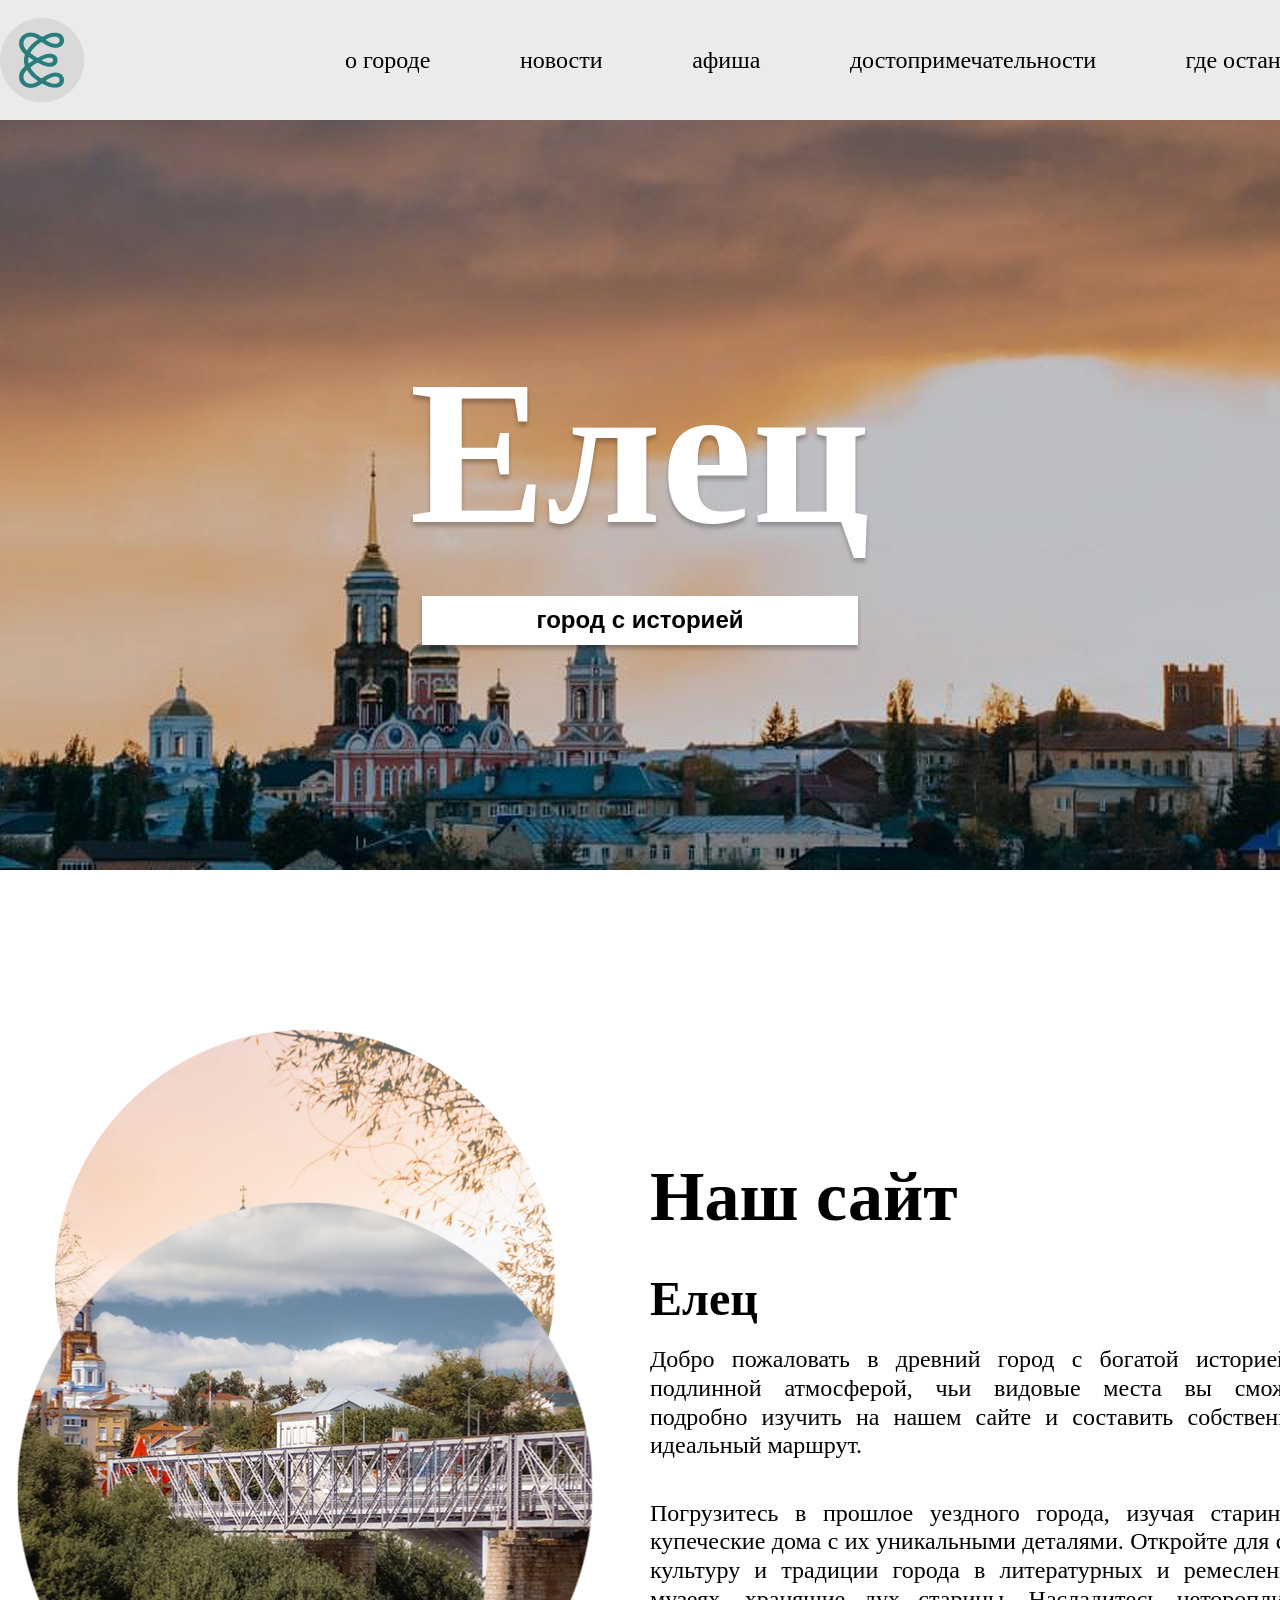
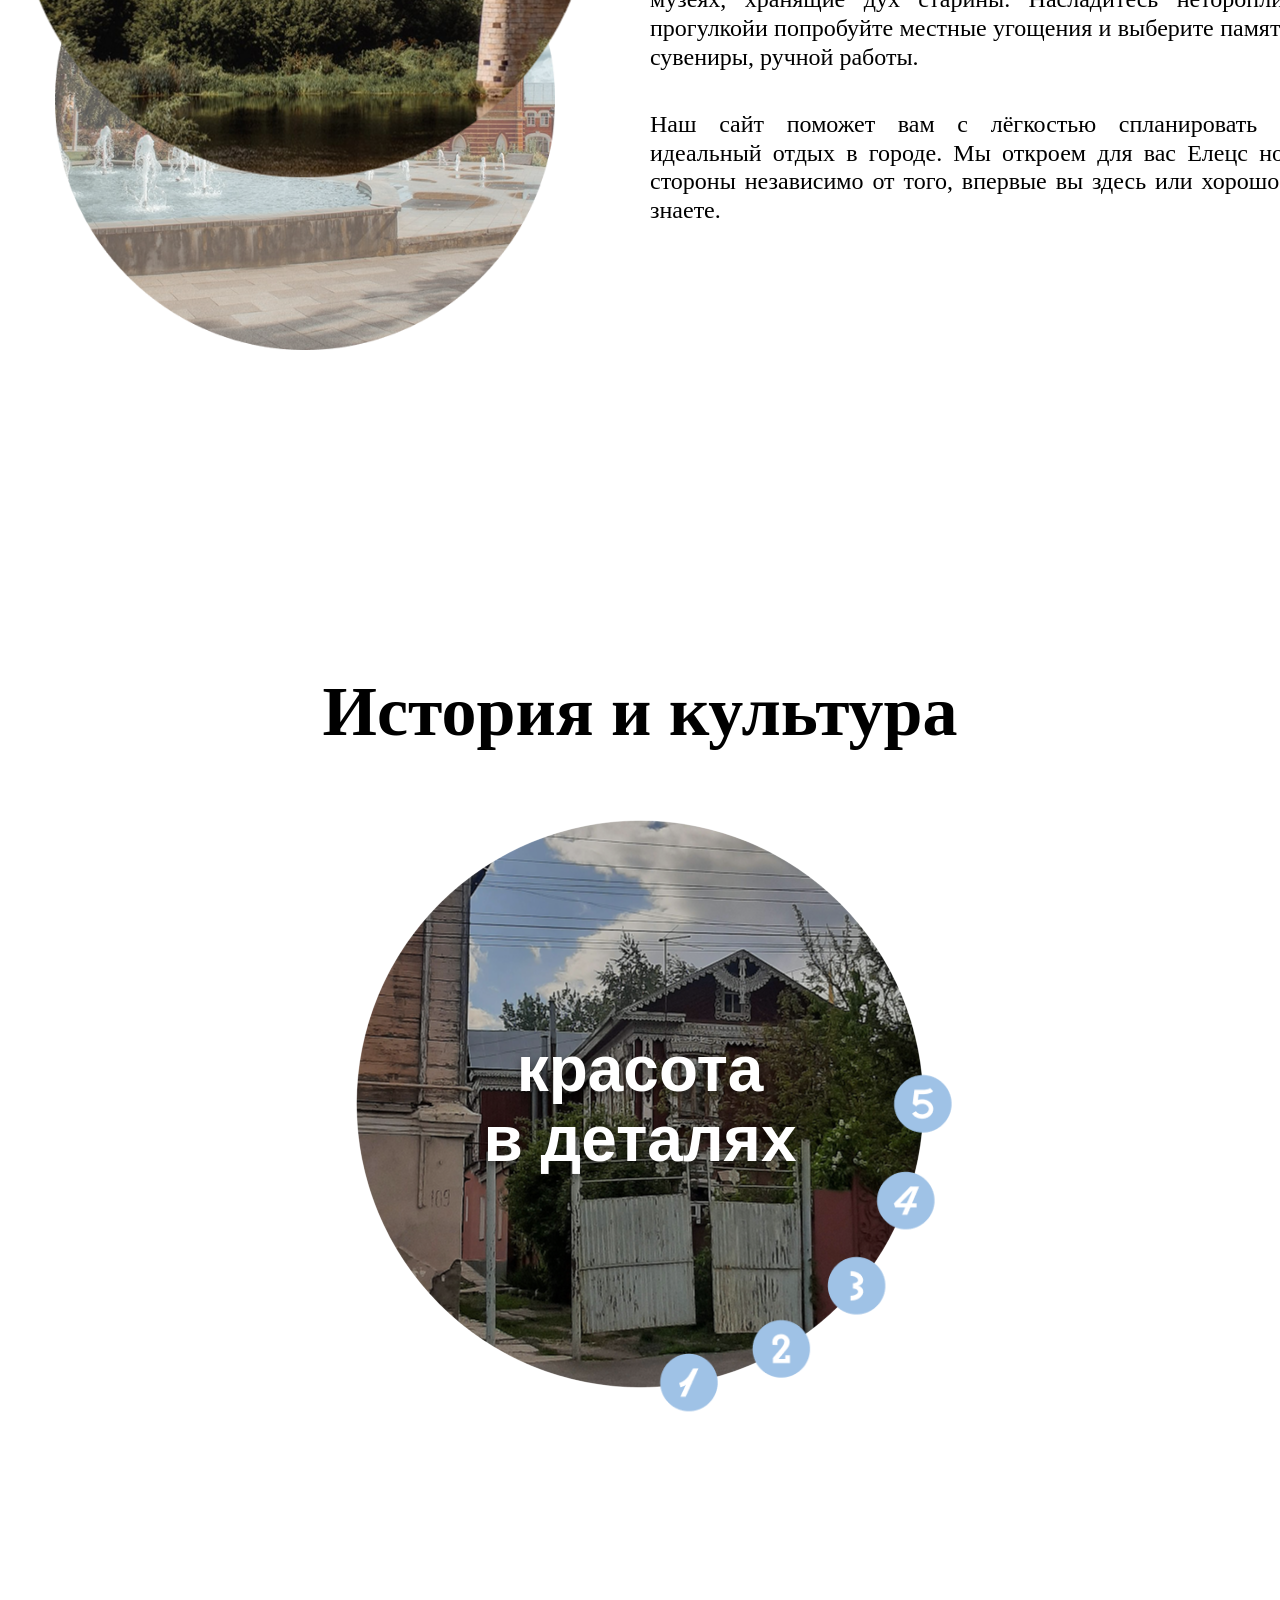
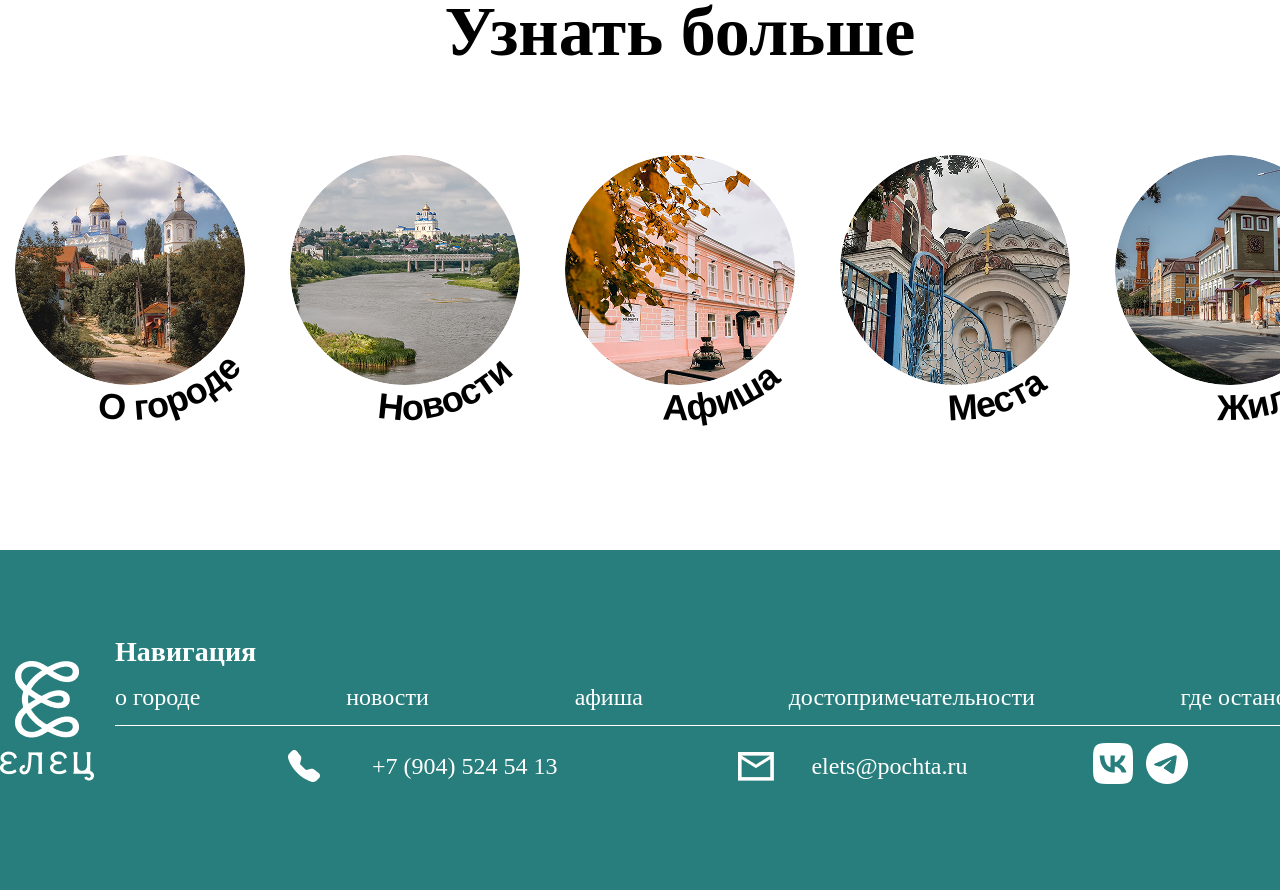
==== commit 64608dfb: "Update index.html" ====
--- a/index.html
+++ b/index.html
@@ -3,6 +3,8 @@
 <head>
    <meta charset="utf-8"/>
    <meta name="viewport" content="width=device-width, initial-scale=1"/>
+   <meta http-equiv="Content-Security-Policy" content="font-src 'self' data:;">
+
    <title> Главная страница </title>
    <link rel="stylesheet" href="css/index.css"/>
 </head>
@@ -67,14 +69,14 @@
     <div class="facts-inner">
         <div class="facts-circle" id="factsCircle">
             <div class="facts-circle__center" id="factsCenter">
-                <img src="/img/index/facts0.png" alt="Факты" id="factsImage">
+                <img src="img/index/facts0.png" alt="Факты" id="factsImage">
             </div>
             <div class="facts-circle__title" id="factsTitleOverlay">красота<br>в деталях</div>
-            <img src="/img/pins/1.png" alt="Пин 1" class="facts-circle__pin facts-circle__pin--1" data-pin="1">
-            <img src="/img/pins/2.png" alt="Пин 2" class="facts-circle__pin facts-circle__pin--2" data-pin="2">
-            <img src="/img/pins/3.png" alt="Пин 3" class="facts-circle__pin facts-circle__pin--3" data-pin="3">
-            <img src="/img/pins/4.png" alt="Пин 4" class="facts-circle__pin facts-circle__pin--4" data-pin="4">
-            <img src="/img/pins/5.png" alt="Пин 5" class="facts-circle__pin facts-circle__pin--5" data-pin="5">
+            <img src="img/pins/1.png" alt="Пин 1" class="facts-circle__pin facts-circle__pin--1" data-pin="1">
+            <img src="img/pins/2.png" alt="Пин 2" class="facts-circle__pin facts-circle__pin--2" data-pin="2">
+            <img src="img/pins/3.png" alt="Пин 3" class="facts-circle__pin facts-circle__pin--3" data-pin="3">
+            <img src="img/pins/4.png" alt="Пин 4" class="facts-circle__pin facts-circle__pin--4" data-pin="4">
+            <img src="img/pins/5.png" alt="Пин 5" class="facts-circle__pin facts-circle__pin--5" data-pin="5">
         </div>
         <div class="facts-text" id="factsText">
             <h3 id="factsTitle">Город-воин</h3>
@@ -110,7 +112,7 @@
                             </textPath>
                         </text>
                     </svg>
-                    <img src="/img/index/abouttown.png" alt="О городе" class="circle-link__img">
+                    <img src="img/index/abouttown.png" alt="О городе" class="circle-link__img">
                 </a>
                 <a href="#" class="circle-link">
                     <svg class="circle-link__svg" viewBox="0 0 340 340">
@@ -131,7 +133,7 @@
                             </textPath>
                         </text>
                     </svg>
-                    <img src="/img/index/news.png" alt="Новости" class="circle-link__img">
+                    <img src="img/index/news.png" alt="Новости" class="circle-link__img">
                 </a>
                 <a href="afisha.html" class="circle-link">
                     <svg class="circle-link__svg" viewBox="0 0 340 340">
@@ -152,7 +154,7 @@
                             </textPath>
                         </text>
                     </svg>
-                    <img src="/img/index/afisha.png" alt="Афиша" class="circle-link__img">
+                    <img src="img/index/afisha.png" alt="Афиша" class="circle-link__img">
                 </a>
                 <a href="places.html" class="circle-link">
                     <svg class="circle-link__svg" viewBox="0 0 340 340">
@@ -173,7 +175,7 @@
                             </textPath>
                         </text>
                     </svg>
-                    <img src="/img/index/places.png" alt="Места" class="circle-link__img">
+                    <img src="img/index/places.png" alt="Места" class="circle-link__img">
                 </a>
                 <a href="#" class="circle-link">
                     <svg class="circle-link__svg" viewBox="0 0 340 340">
@@ -194,7 +196,7 @@
                             </textPath>
                         </text>
                     </svg>
-                    <img src="/img/index/hotels.png" alt="Жильё" class="circle-link__img">
+                    <img src="img/index/hotels.png" alt="Жильё" class="circle-link__img">
                 </a>
             </div>
         </div>
@@ -205,7 +207,7 @@
 
     <footer class="footer">
         <div class="f-container"> 
-            <img src="/img/all/Group 56.png">
+            <img src="img/all/Group 56.png">
             <div class="all">
             <div class="nav-footer">
                 <h4> Навигация </h4>
@@ -220,26 +222,26 @@
             <div class="contacts">
             <div class="mp">   
             <div class="phone">  
-                 <img src="/img/all/mp.png">
+                 <img src="img/all/mp.png">
                  <p class="p-footer"> +7 (904) 524 54 13 </p>
                </div>
                <div class="mail"> 
-                <img src="/img/all/mail.png">
+                <img src="img/all/mail.png">
                 <p class="p-footer"> elets@pochta.ru </p>
                </div>
             </div>
             <div class="social">
              <a href="https://vk.com/elets_adm">  
-                <img src="/img/all/vk.png">
+                <img src="img/all/vk.png">
              </a>
              <a href="https://vk.com/elets_adm">  
-                <img src="/img/all/tg.png">
+                <img src="img/all/tg.png">
              </a>
              </div>
              </div>
              </div>
         </div>
     </footer>
-    <script src="/js/index.js"></script> 
+    <script src="js/index.js"></script> 
    </body>
 </html>
--- a/css/index.css
+++ b/css/index.css
@@ -5,28 +5,30 @@
 @font-face {
   font-family: "NAURYZREDKEDS";
   font-weight: 400;
-  font-style: bold;
+  font-style: normal;  /* bold - невалидное значение */
   src: local("NAURYZREDKEDS"),
-  local("NAURYZREDKEDS");
-    src: url("/fonts/NauryzRedKeds/NauryzRedKeds.ttf") format("ttf"),
-  url("/fonts/NauryzRedKeds/NauryzRedKeds.woff") format("woff"),
-  url("/fonts/NauryzRedKeds/NauryzRedKeds.woff2") format("woff2");
-}
+       local("NAURYZREDKEDS");  /* дублирование local не нужно */
+  src: url("fonts/NauryzRedKeds/NauryzRedKeds.woff2") format("woff2"),
+       url("fonts/NauryzRedKeds/NauryzRedKeds.woff") format("woff"),
+       url("fonts/NauryzRedKeds/NauryzRedKeds.ttf") format("truetype");
+}
+
 @font-face {
   font-family: "CaviarDreams";
   font-weight: 400;
   font-style: normal;
-  src: url("/fonts/CaviarDreams/CaviarDreams.ttf") format("ttf"),
-  url("/fonts/CaviarDreams/CaviarDreams.woff") format("woff"),
-  url("/fonts/CaviarDreams/CaviarDreams.woff2") format("woff2");
-}
+  src: url("fonts/CaviarDreams/CaviarDreams.woff2") format("woff2"),
+       url("fonts/CaviarDreams/CaviarDreams.woff") format("woff"),
+       url("fonts/CaviarDreams/CaviarDreams.ttf") format("truetype");
+}
+
 @font-face {
-  font-family: "CaviarDreams_Bold";
-  font-weight: 400;
+  font-family: "CaviarDreams";
+  font-weight: 700;  /* bold обычно соответствует 700 */
   font-style: normal;
-  src: url("/fonts/CaviarDreams/CaviarDreams_Bold.ttf") format("ttf"),
-  url("/fonts/CaviarDreams/CaviarDreams_Bold.woff") format("ttf"),
-  url("/fonts/CaviarDreams/CaviarDreams_Bold.woff2") format("woff");
+  src: url("fonts/CaviarDreams/CaviarDreams_Bold.woff2") format("woff2"),
+       url("fonts/CaviarDreams/CaviarDreams_Bold.woff") format("woff"),
+       url("fonts/CaviarDreams/CaviarDreams_Bold.ttf") format("truetype");
 }
 
 :root {
@@ -84,11 +86,11 @@
 }
 
 .logo:hover {
-    content: url("/img/all/logohover.png");
+    content: url("img/all/logohover.png");
 }
 
 .logo:active {
-    content: url("/img/all/logopress.png");
+    content: url("img/all/logopress.png");
 }
 
 .cont-header {
@@ -159,7 +161,7 @@
 }
 
 .hero {
-    background-image: url("/img/index/bg1.png");
+    background-image: url("img/index/bg1.png");
     background-size: cover;
     background-repeat: no-repeat;
     background-position: center;
@@ -301,7 +303,7 @@
 }
 
 .wave {
-  background-image: url(/img/all/waveback.png);
+  background-image: url("img/all/waveback.png");
   position: relative;
   background-repeat: repeat-x; 
   background-position: left;
@@ -830,4 +832,4 @@
     border-radius: 50%;
     object-fit: cover;
     z-index: 1;
-}+}
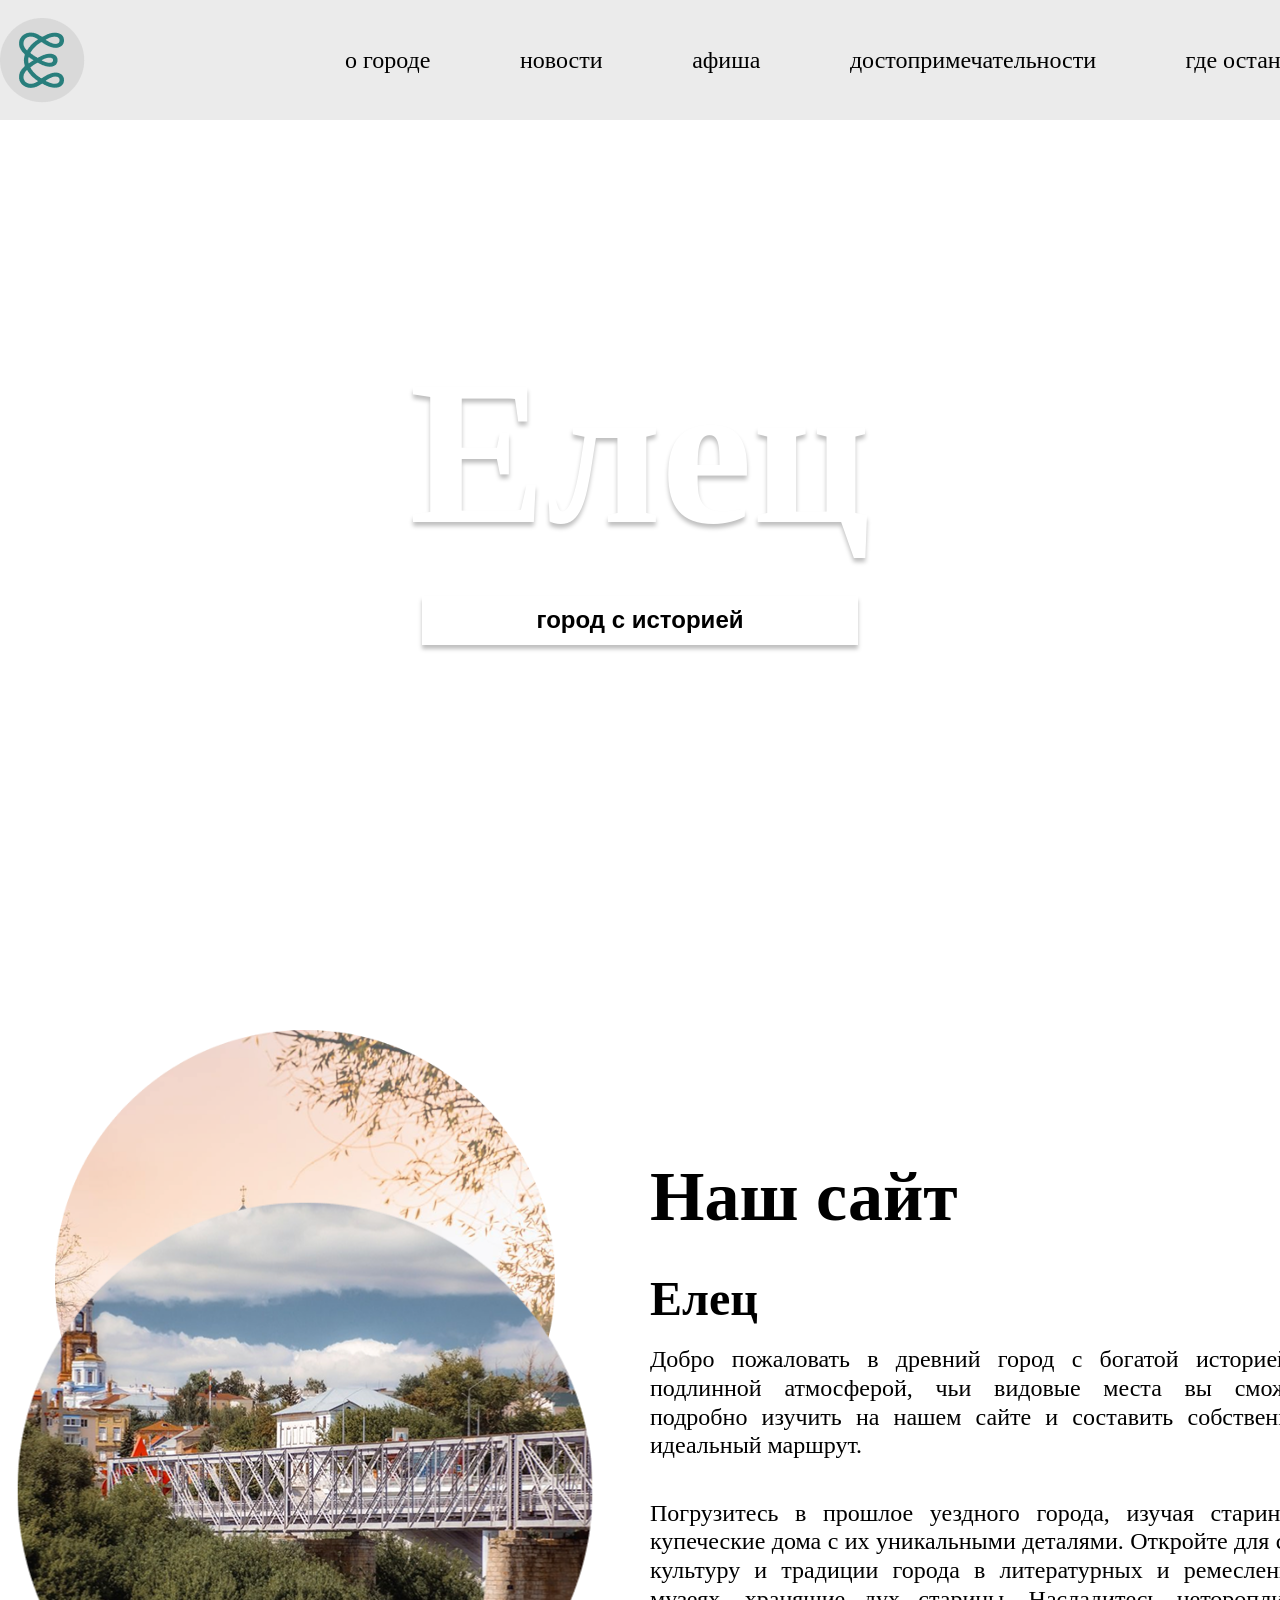
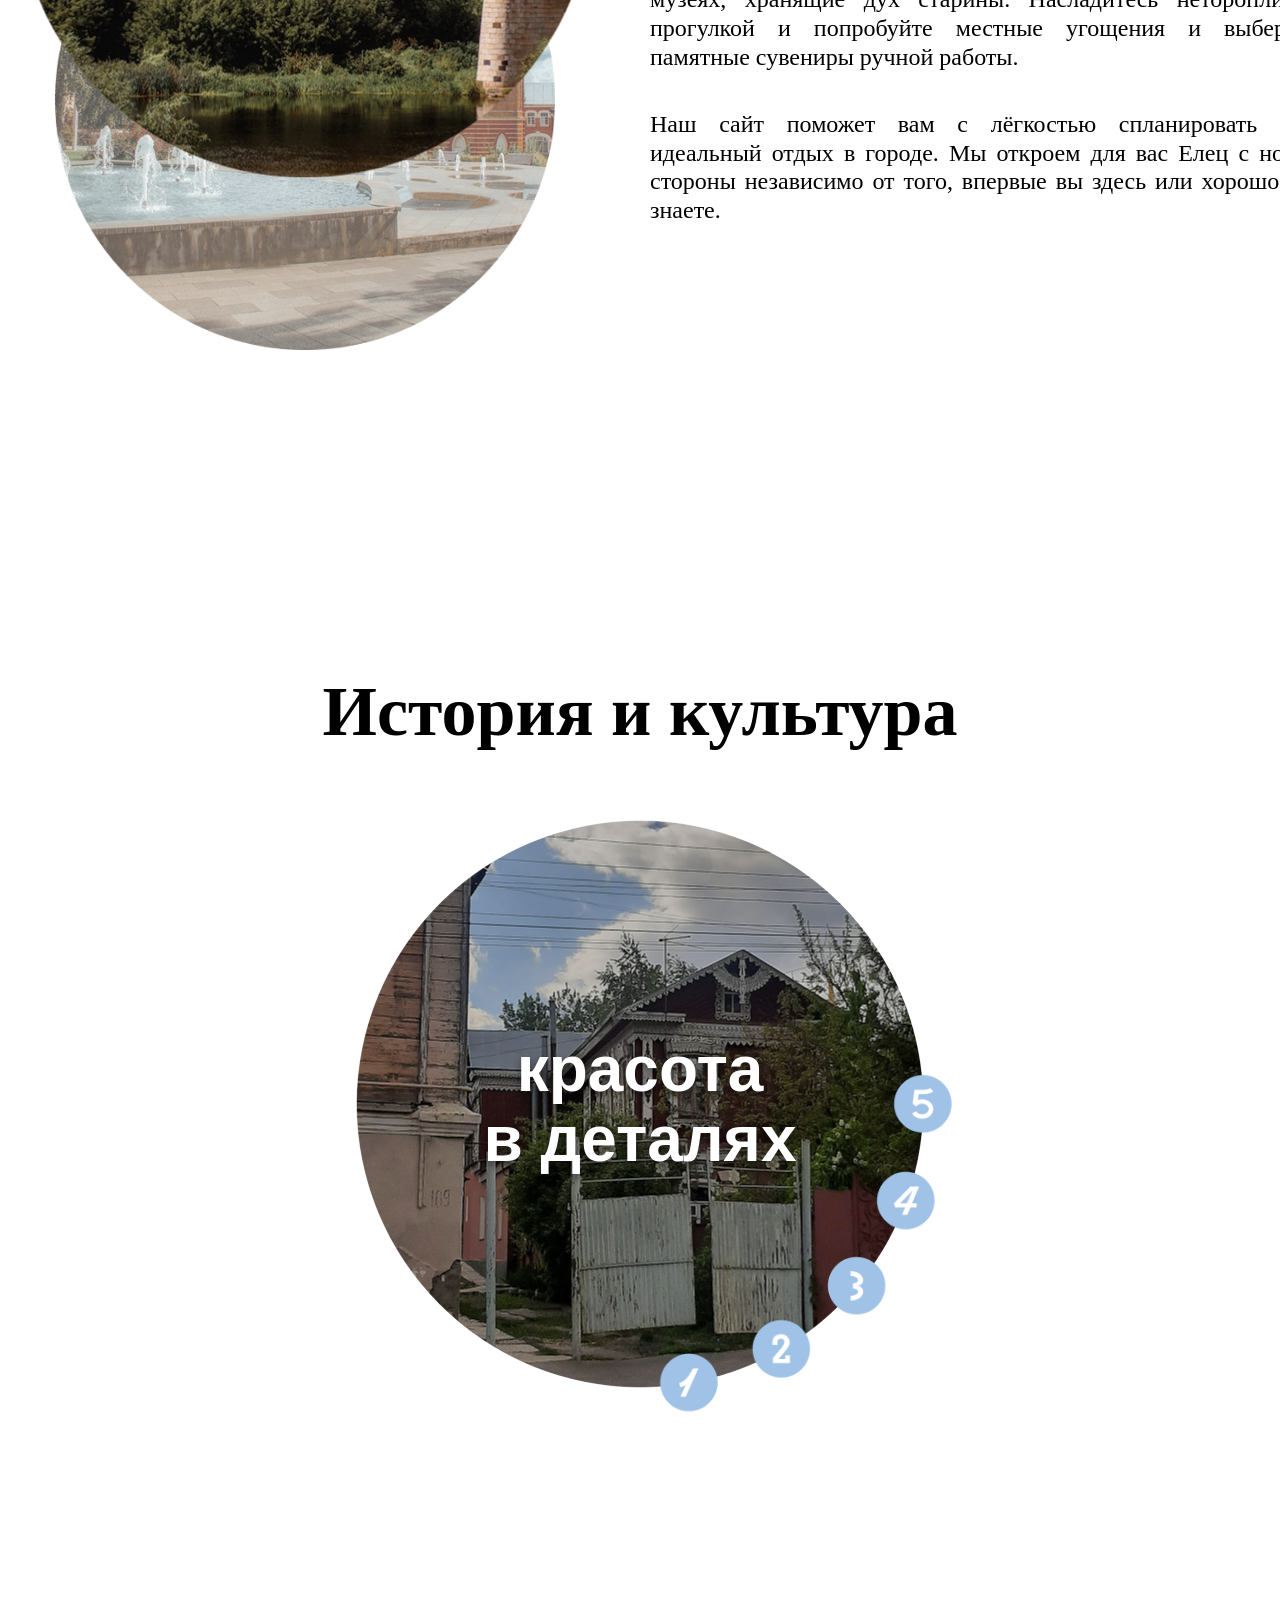
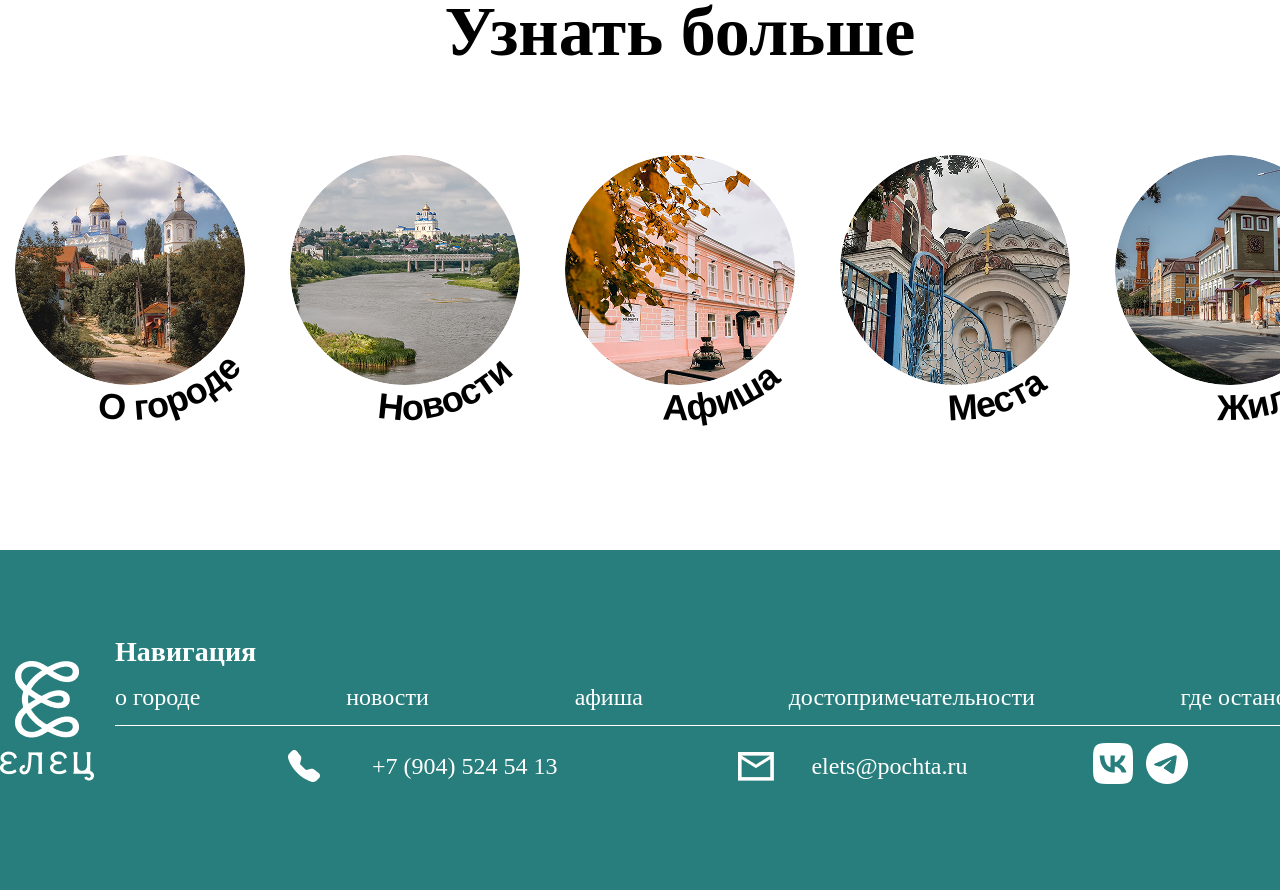
==== commit cd15729e: "Add files via upload" ====
--- a/index.html
+++ b/index.html
@@ -3,9 +3,7 @@
 <head>
    <meta charset="utf-8"/>
    <meta name="viewport" content="width=device-width, initial-scale=1"/>
-   <meta http-equiv="Content-Security-Policy" content="font-src 'self' data:;">
-
-   <title> Главная страница </title>
+   <title>Главная страница</title>
    <link rel="stylesheet" href="css/index.css"/>
 </head>
 <body>
@@ -13,16 +11,17 @@
       <div class="container"> 
             <nav class="nav"> 
              <a href="index.html" class="logo">
-                <img src="img/all/logo.png" alt="лого">
+                <img src="img/all/logo.png" alt="лого" class="logo-img">
              </a>
-               <div  class="cont-header"> 
-                <a href="info.html"> о городе </a>
-                <a href="#"> новости </a>
-                <a href="Afisha.html"> афиша </a>
-                <a href="places.html"> достопримечательности </a>
-                <a href="#"> где остановиться </a>
+               <div class="cont-header"> 
+                <a href="info.html">о городе</a>
+                <a href="#">новости</a>
+                <a href="Afisha.html">афиша</a>
+                <a href="places.html">достопримечательности</a>
+                <a href="#">где остановиться</a>
                </div>
             </nav>  
+      </div>
     </header>
 
     <main> 
@@ -47,13 +46,13 @@
         <img src="img/index/photo3.png" class="image-slider__img image-slider__img--bottom" id="imgBottom">
     </div>
 </div>            <div class="oursite">
-             <h2> Наш сайт</h2>
+             <h2>Наш сайт</h2>
                 <div class="abouttext">
-                <h3> Елец </h3>
+                <h3>Елец</h3>
                   <div class="text">
-                   <p> Добро пожаловать в древний город с богатой историей и подлинной атмосферой, чьи видовые места вы сможете подробно изучить на нашем сайте и составить собственный идеальный маршрут. </p>
-                   <p> Погрузитесь в прошлое уездного города, изучая  старинные купеческие дома с их уникальными деталями. Откройте для себя культуру и традиции города в литературных и ремесленных музеях, хранящие дух старины. Насладитесь неторопливой прогулкойи попробуйте местные угощения и выберите памятные сувениры, ручной работы. </p>
-                   <p> Наш сайт поможет вам с лёгкостью спланировать ваш идеальный отдых в городе. Мы откроем для вас Елецс новой стороны независимо от того, впервые вы здесь или хорошо его знаете. </p>
+                   <p>Добро пожаловать в древний город с богатой историей и подлинной атмосферой, чьи видовые места вы сможете подробно изучить на нашем сайте и составить собственный идеальный маршрут.</p>
+                   <p>Погрузитесь в прошлое уездного города, изучая старинные купеческие дома с их уникальными деталями. Откройте для себя культуру и традиции города в литературных и ремесленных музеях, хранящие дух старины. Насладитесь неторопливой прогулкой и попробуйте местные угощения и выберите памятные сувениры ручной работы.</p>
+                   <p>Наш сайт поможет вам с лёгкостью спланировать ваш идеальный отдых в городе. Мы откроем для вас Елец с новой стороны независимо от того, впервые вы здесь или хорошо его знаете.</p>
                   </div>
                 </div>
             </div>
@@ -62,9 +61,9 @@
        </section>
 
        <section class="aboutushistory"> 
-                <div class="wave"> </div>
+                <div class="wave"></div>
          <div class="container-center"> 
-              <h2> История и культура </h2>
+              <h2>История и культура</h2>
 <div class="facts-wrapper" id="factsWrapper">
     <div class="facts-inner">
         <div class="facts-circle" id="factsCircle">
@@ -207,35 +206,35 @@
 
     <footer class="footer">
         <div class="f-container"> 
-            <img src="img/all/Group 56.png">
+            <img src="img/all/Group 56.png" alt="Герб">
             <div class="all">
             <div class="nav-footer">
-                <h4> Навигация </h4>
+                <h4>Навигация</h4>
                 <div class="a-footer">
-                   <a href="info.html"> о городе </a>
-                   <a href="#"> новости </a>
-                   <a href="Afisha.html"> афиша </a>
-                   <a href="places.html"> достопримечательности </a>
-                   <a href="#"> где остановиться </a>
+                   <a href="info.html">о городе</a>
+                   <a href="#">новости</a>
+                   <a href="Afisha.html">афиша</a>
+                   <a href="places.html">достопримечательности</a>
+                   <a href="#">где остановиться</a>
                 </div>
             </div>
             <div class="contacts">
             <div class="mp">   
             <div class="phone">  
-                 <img src="img/all/mp.png">
-                 <p class="p-footer"> +7 (904) 524 54 13 </p>
+                 <img src="img/all/mp.png" alt="Телефон">
+                 <p class="p-footer">+7 (904) 524 54 13</p>
                </div>
                <div class="mail"> 
-                <img src="img/all/mail.png">
-                <p class="p-footer"> elets@pochta.ru </p>
+                <img src="img/all/mail.png" alt="Почта">
+                <p class="p-footer">elets@pochta.ru</p>
                </div>
             </div>
             <div class="social">
              <a href="https://vk.com/elets_adm">  
-                <img src="img/all/vk.png">
+                <img src="img/all/vk.png" alt="ВКонтакте">
              </a>
-             <a href="https://vk.com/elets_adm">  
-                <img src="img/all/tg.png">
+             <a href="https://t.me/elets">  
+                <img src="img/all/tg.png" alt="Телеграм">
              </a>
              </div>
              </div>
@@ -244,4 +243,4 @@
     </footer>
     <script src="js/index.js"></script> 
    </body>
-</html>
+</html>
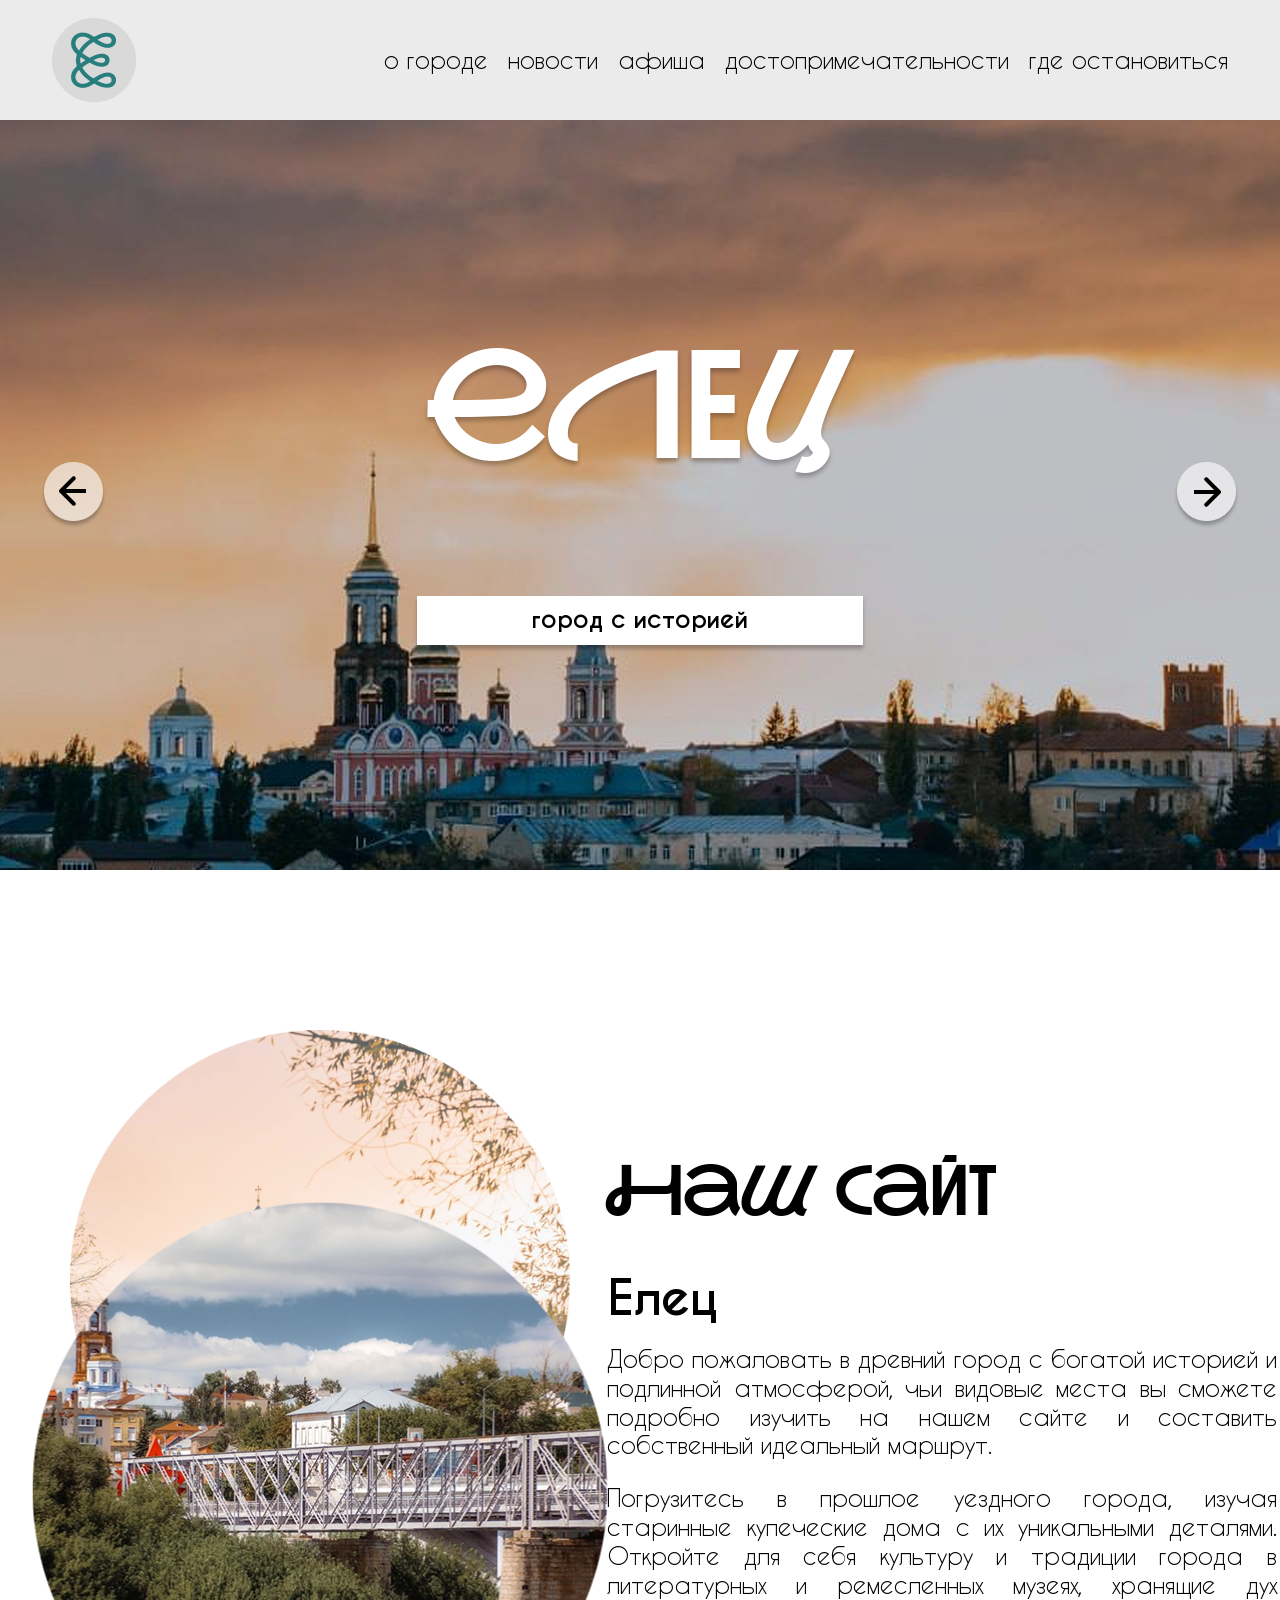
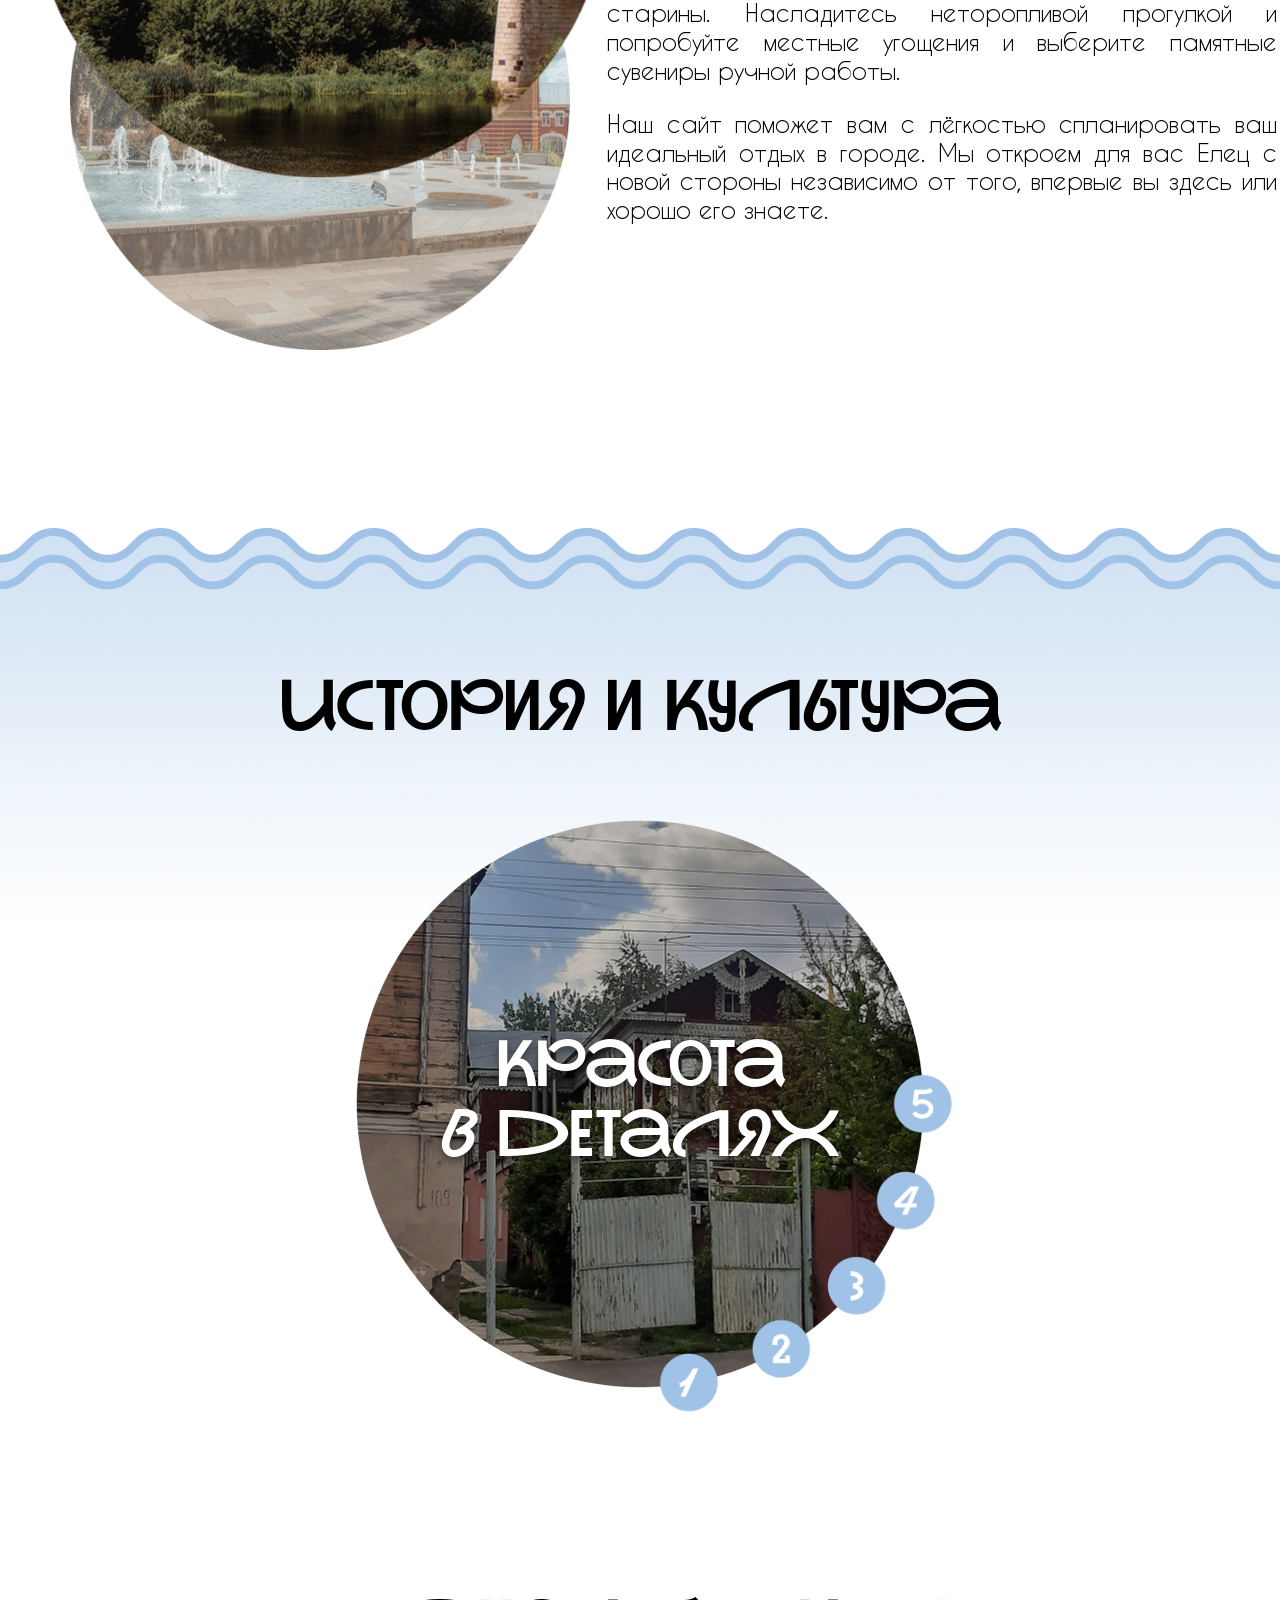
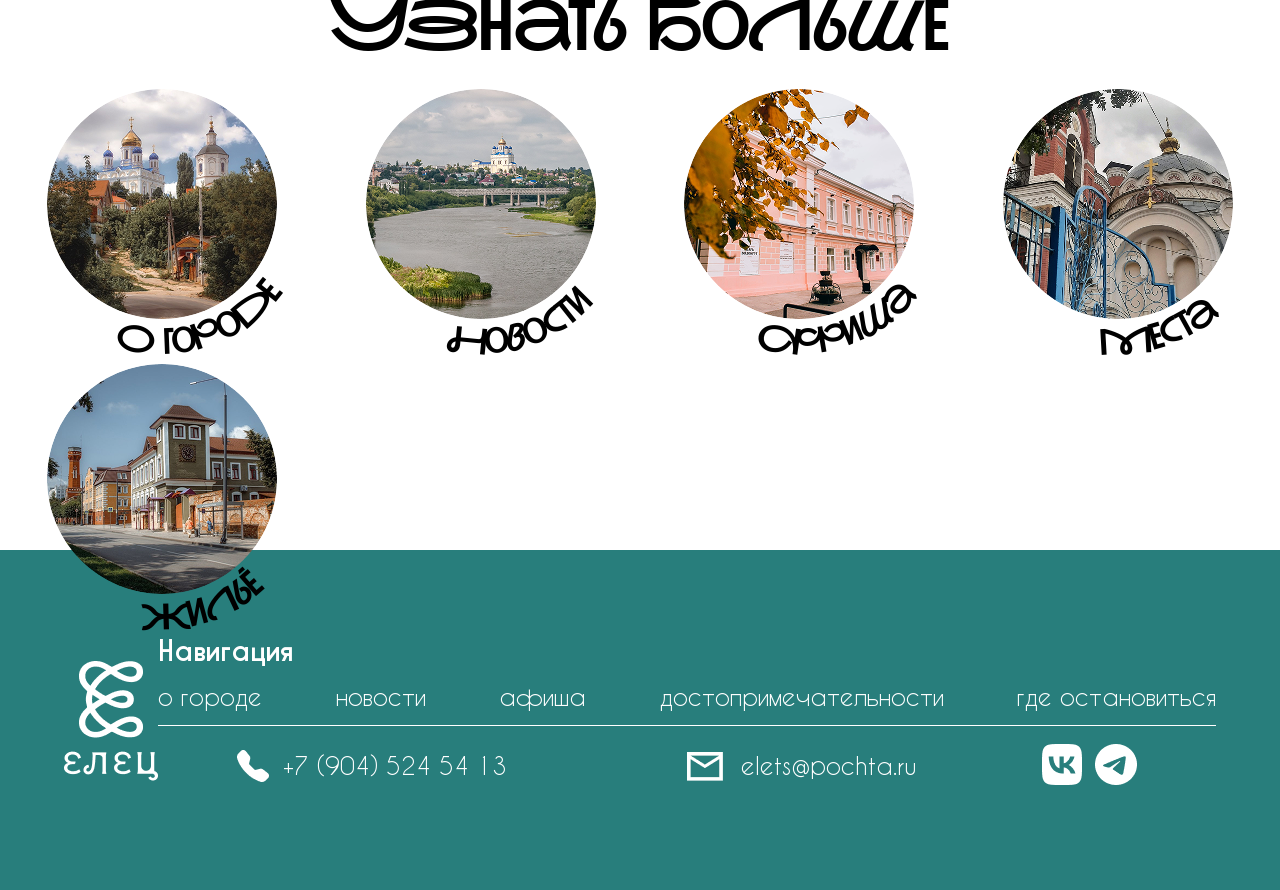
==== commit 0f70ccda: "Update index.html" ====
--- a/index.html
+++ b/index.html
@@ -104,7 +104,7 @@
                         <text fill="black"
                               font-family="NAURYZREDKEDS, sans-serif"
                               font-size="36px"
-                              font-weight="bold"
+                              font-weight="normal"
                               text-anchor="middle">
                             <textPath href="#arc1" startOffset="30%">
                                 О городе
@@ -125,7 +125,7 @@
                         <text fill="black"
                               font-family="NAURYZREDKEDS, sans-serif"
                               font-size="36px"
-                              font-weight="bold"
+                              font-weight="normal"
                               text-anchor="middle">
                             <textPath href="#arc2" startOffset="30%">
                                 Новости
@@ -134,7 +134,7 @@
                     </svg>
                     <img src="img/index/news.png" alt="Новости" class="circle-link__img">
                 </a>
-                <a href="afisha.html" class="circle-link">
+                <a href="Afisha.html" class="circle-link">
                     <svg class="circle-link__svg" viewBox="0 0 340 340">
                         <defs>
                             <path id="arc3"
@@ -146,7 +146,7 @@
                         <text fill="black"
                               font-family="NAURYZREDKEDS, sans-serif"
                               font-size="36px"
-                              font-weight="bold"
+                              font-weight="normal"
                               text-anchor="middle">
                             <textPath href="#arc3" startOffset="30%">
                                 Афиша
@@ -167,7 +167,7 @@
                         <text fill="black"
                               font-family="NAURYZREDKEDS, sans-serif"
                               font-size="36px"
-                              font-weight="bold"
+                              font-weight="normal"
                               text-anchor="middle">
                             <textPath href="#arc4" startOffset="30%">
                                 Места
@@ -188,7 +188,7 @@
                         <text fill="black"
                               font-family="NAURYZREDKEDS, sans-serif"
                               font-size="36px"
-                              font-weight="bold"
+                              font-weight="normal"
                               text-anchor="middle">
                             <textPath href="#arc5" startOffset="30%">
                                 Жильё
@@ -243,4 +243,4 @@
     </footer>
     <script src="js/index.js"></script> 
    </body>
-</html>+</html>
--- a/css/index.css
+++ b/css/index.css
@@ -1,57 +1,58 @@
 html, body {
   height: 100%;
-  margin: 0px
-}
+  margin: 0px;
+}
+
 @font-face {
   font-family: "NAURYZREDKEDS";
   font-weight: 400;
-  font-style: normal;  /* bold - невалидное значение */
-  src: local("NAURYZREDKEDS"),
-       local("NAURYZREDKEDS");  /* дублирование local не нужно */
-  src: url("fonts/NauryzRedKeds/NauryzRedKeds.woff2") format("woff2"),
-       url("fonts/NauryzRedKeds/NauryzRedKeds.woff") format("woff"),
-       url("fonts/NauryzRedKeds/NauryzRedKeds.ttf") format("truetype");
+  font-style: normal;
+  src: url("../fonts/NauryzRedKeds/NauryzRedKeds.woff2") format("woff2"),
+       url("../fonts/NauryzRedKeds/NauryzRedKeds.woff") format("woff"),
+       url("../fonts/NauryzRedKeds/NauryzRedKeds.ttf") format("truetype");
+  font-display: swap;
 }
 
 @font-face {
   font-family: "CaviarDreams";
   font-weight: 400;
   font-style: normal;
-  src: url("fonts/CaviarDreams/CaviarDreams.woff2") format("woff2"),
-       url("fonts/CaviarDreams/CaviarDreams.woff") format("woff"),
-       url("fonts/CaviarDreams/CaviarDreams.ttf") format("truetype");
+  src: url("../fonts/CaviarDreams/CaviarDreams.woff2") format("woff2"),
+       url("../fonts/CaviarDreams/CaviarDreams.woff") format("woff"),
+       url("../fonts/CaviarDreams/CaviarDreams.ttf") format("truetype");
+  font-display: swap;
 }
 
 @font-face {
-  font-family: "CaviarDreams";
-  font-weight: 700;  /* bold обычно соответствует 700 */
+  font-family: "CaviarDreams_Bold";
+  font-weight: 700;
   font-style: normal;
-  src: url("fonts/CaviarDreams/CaviarDreams_Bold.woff2") format("woff2"),
-       url("fonts/CaviarDreams/CaviarDreams_Bold.woff") format("woff"),
-       url("fonts/CaviarDreams/CaviarDreams_Bold.ttf") format("truetype");
+  src: url("../fonts/CaviarDreams/CaviarDreams_Bold.woff2") format("woff2"),
+       url("../fonts/CaviarDreams/CaviarDreams_Bold.woff") format("woff"),
+       url("../fonts/CaviarDreams/CaviarDreams_Bold.ttf") format("truetype");
+  font-display: swap;
 }
 
 :root {
-  --bg: white:var(--bg);
+  --bg: white;
   --text: black;
   --headers: white;
-  --accent-color:#C48000;
+  --accent-color: #C48000;
   --accent-color2: #996708;
-  --shadow: 0 4px 4px rgba(0, 0, 0, 25%);
+  --shadow: 0 4px 4px rgba(0, 0, 0, 0.25);
 }
 
 body {
   margin: 0;
-  font-family: "CaviarDreams";
-  font-family: "NAURYZREDKEDS";
+  font-family: "CaviarDreams", sans-serif;
   font-weight: 400;
-  color: var(--bg);
+  color: var(--text);
   line-height: 1.2;
 }
 
 .container {
   margin: 0 auto;
-  width: min(1360px);
+  width: min(1360px, 100%);
 }
 
 .containerour {
@@ -60,67 +61,75 @@
   left: 50%;
   transform: translate(-50%);
   height: auto;
-  width: min(1360px);
+  width: min(1360px, 100%);
 }
 
 .header {
-      background-color: #EBEBEB;
-      width: 100%;  
-      height: 120px;
+  background-color: #EBEBEB;
+  width: 100%;  
+  height: 120px;
 }
 
 .nav {
-      width: 1360px;  
-      height: 120px;
-      display: flex;
-      flex-direction: row;
-      flex-wrap: wrap;
-      justify-content: space-between;
-      align-items: center;
+  width: 100%;
+  max-width: 1360px;
+  height: 120px;
+  display: flex;
+  flex-direction: row;
+  flex-wrap: wrap;
+  justify-content: space-between;
+  align-items: center;
 }
 
 .logo {
-    display: inline-block;
-    position: relative;
-    line-height: 0;
-}
-
-.logo:hover {
-    content: url("img/all/logohover.png");
-}
-
-.logo:active {
-    content: url("img/all/logopress.png");
+  display: inline-block;
+  position: relative;
+  line-height: 0;
+  text-decoration: none;
+}
+
+.logo .logo-img {
+  display: block;
+  transition: opacity 0.3s ease;
+}
+
+.logo:hover .logo-img {
+  content: url("../img/all/logohover.png");
+}
+
+.logo:active .logo-img {
+  content: url("../img/all/logopress.png");
 }
 
 .cont-header {
-      width: 1015px;  
-      height: auto;
-      display: flex;
-      flex-direction: row;
-      flex-wrap: wrap;
-      justify-content: space-between;
-      align-items: center;
-}
+  width: 1015px;  
+  height: auto;
+  display: flex;
+  flex-direction: row;
+  flex-wrap: wrap;
+  justify-content: space-between;
+  align-items: center;
+}
+
 .cont-header a {
   text-decoration: none;
   color: black; 
-  font-family: "CaviarDreams";
+  font-family: "CaviarDreams", sans-serif;
   font-size: 24px;
   font-weight: normal;
 }
+
 .cont-header a:hover {
   color: var(--accent-color);
-  text-decoration:underline;
+  text-decoration: underline;
   text-decoration-color: var(--accent-color);
 }
 
-.cont-header a:active{
+.cont-header a:active {
   color: var(--accent-color);
-  text-decoration:none;
+  text-decoration: none;
   font-weight: bold;
 }
-
 
 .more {
   background-color: white;
@@ -128,9 +137,8 @@
   height: 560px;
 }
 
-
 .container-center {
-  width: min(1360px);
+  width: min(1360px, 100%);
   position: absolute;
   top: 2270px;
   left: 50%; 
@@ -138,98 +146,100 @@
   display: flex;
   flex-direction: column;
   align-items: center;
-  justify-content:space-between;
+  justify-content: space-between;
 }
 
 .containermore {
   margin: 0 auto 160px;
-  width: min(1360px);
+  width: min(1360px, 100%);
   height: 410px;
   display: flex;
   flex-direction: column;
   align-items: center;
-  justify-content:space-between;
+  justify-content: space-between;
 }
 
 h1 {
   color: white;
-  font-family: "NAURYZREDKEDS";
+  font-family: "NAURYZREDKEDS", sans-serif;
   font-size: 205px;
+  font-weight: normal;
+  text-shadow: 0px 4px 4px rgba(0, 0, 0, 0.25);
+  margin: 0;
+}
+
+.hero {
+  background-image: url("../img/index/bg1.png");
+  background-size: cover;
+  background-repeat: no-repeat;
+  background-position: center;
+  width: 100%;
+  height: 750px;
+  position: relative;
+  transition: background-image 0.5s ease;
+}
+
+.center {
+  width: 670px;
+  height: 315px;
+  position: absolute;
+  top: 210px;
+  left: 50%;
+  transform: translate(-50%);
+  display: flex;
+  flex-direction: column;
+  align-items: center;
+  justify-content: space-between;
+}
+
+.center a {
+  height: auto;
+  width: auto;
+  padding: 6px 111px;
+  border: 4px solid #ffffff;
+  text-decoration: none;
+  color: black;
+  font-family: "CaviarDreams_Bold", sans-serif;
+  font-size: 24px;
   font-weight: bold;
-  text-shadow: 0px 4px 4px rgba(0, 0, 0, 25%);
-  margin: 0;
-}
-
-.hero {
-    background-image: url("img/index/bg1.png");
-    background-size: cover;
-    background-repeat: no-repeat;
-    background-position: center;
-    width: 100%;
-    height: 750px;
-    position: relative;
-    transition: background-image 0.5s ease;
-}
-
-.center {
-    width: 670px;
-    height: 315px;
-    position: absolute;
-    top: 210px;
-    left: 50%;
-    transform: translate(-50%);
-    display: flex;
-    flex-direction: column;
-    align-items: center;
-    justify-content: space-between;
-}
-
-
-.center a {
-    height: auto;
-    width: auto;
-    padding: 6px 111px;
-    border: 4px solid #ffffff;
-    text-decoration: none;
-    color: black;
-    font-family: "CaviarDreams_bold", sans-serif;
-    font-size: 24px;
-    font-weight: bold;
-    background-color: white;
-    box-shadow: 0 4px 4px rgba(0, 0, 0, 0.25);
-    transition: all 0.3s ease;
+  background-color: white;
+  box-shadow: 0 4px 4px rgba(0, 0, 0, 0.25);
+  transition: all 0.3s ease;
 }
 
 .center a:hover {
-    border: 4px solid #C48000;
-    color: white;
-    background-color: #C48000;
+  border: 4px solid #C48000;
+  color: white;
+  background-color: #C48000;
 }
 
 .center a:active {
-    border: 4px solid #C48000;
-    color: white;
-    background-color: #A66D00;
+  border: 4px solid #C48000;
+  color: white;
+  background-color: #A66D00;
 }
 
 .arrows {
-    position: absolute;
-    width: 1845px;
-    height: 60px;
-    top: 50%;
-    left: 50%;
-    transform: translate(-50%, -50%);
-    display: flex;
-    flex-direction: row;
-    align-items: center;
-    justify-content: space-between;
-    pointer-events: none;
-    z-index: 2;
+  position: absolute;
+  width: 100%;
+  max-width: 1845px;
+  height: 60px;
+  top: 50%;
+  left: 50%;
+  transform: translate(-50%, -50%);
+  display: flex;
+  flex-direction: row;
+  align-items: center;
+  justify-content: space-between;
+  pointer-events: none;
+  z-index: 2;
+  padding: 0 20px;
+  box-sizing: border-box;
 }
 
 .arrow {
-    pointer-events: auto;
-    cursor: pointer;
+  pointer-events: auto;
+  cursor: pointer;
 }
 
 .aboutushistory {
@@ -240,25 +250,25 @@
 
 h2 {
   color: black;
-  font-family: "NAURYZREDKEDS";
+  font-family: "NAURYZREDKEDS", sans-serif;
   font-size: 70px;
+  font-weight: normal;
+  margin: 0;
+}
+
+h3 {
+  color: black; 
+  font-family: "CaviarDreams_Bold", sans-serif;
+  font-size: 48px;
   font-weight: bold;
   margin: 0;
 }
 
-h3 {
-    color: black; 
-   font-family: "CaviarDreams_Bold";
-   font-size: 48px;
-   font-weight: bold;
-   margin: 0;
-}
-
 p {
   width: 670px;
   height: auto;
   color: black;
-  font-family: "CaviarDreams";
+  font-family: "CaviarDreams", sans-serif;
   font-size: 24px;
   font-weight: normal;
   text-align: justify;
@@ -293,7 +303,7 @@
 }
 
 .aboutall {
-  width: min(1360px);
+  width: min(1360px, 100%);
   height: 920px;
   padding: 160px auto 80px;
   display: flex;
@@ -303,7 +313,7 @@
 }
 
 .wave {
-  background-image: url("img/all/waveback.png");
+  background-image: url("../img/all/waveback.png");
   position: relative;
   background-repeat: repeat-x; 
   background-position: left;
@@ -312,23 +322,21 @@
   height: 595px;
 }
 
-
 .footer {
-    width: 100%;
-    height: 340px;
-    background-color: #287E7C;
-    margin: 0;
-    position: absolute;
-    top: 3750px;
-    left: 50%; 
-    transform: translate(-50%);
+  width: 100%;
+  height: 340px;
+  background-color: #287E7C;
+  margin: 0;
+  position: absolute;
+  top: 3750px;
+  left: 50%; 
+  transform: translate(-50%);
 }
 
 .f-container {
-  width: 1360px;
+  width: min(1360px, 90%);
   height: auto;
   margin: 85px auto 115px;
-  position: sticky;
   display: flex;
   flex-direction: row;
   justify-content: space-between;
@@ -336,7 +344,8 @@
 }
 
 .nav-footer {
-  width: 1245px;
+  width: 100%;
+  max-width: 1245px;
   height: 90px;
   display: flex;
   flex-direction: column;
@@ -345,7 +354,8 @@
 }
 
 .contacts {
-  width: 1245px;
+  width: 100%;
+  max-width: 1245px;
   height: 60px;
   display: flex;
   flex-direction: column;
@@ -388,7 +398,8 @@
 }
 
 .contacts {
-  width: 900px;
+  width: 100%;
+  max-width: 900px;
   height: 40px;
   padding: 20px 115px;
   display: flex;
@@ -398,7 +409,8 @@
 }
 
 .all {
-  width: 1245px;
+  width: 100%;
+  max-width: 1245px;
   height: auto;
   display: flex;
   flex-direction: column;
@@ -407,7 +419,8 @@
 }
 
 .a-footer {
-  width: 1240px;
+  width: 100%;
+  max-width: 1240px;
   height: auto;
   display: flex;
   flex-direction: row;
@@ -419,7 +432,7 @@
 
 .a-footer a {
   color: white; 
-  font-family: "CaviarDreams";
+  font-family: "CaviarDreams", sans-serif;
   font-size: 24px;
   font-weight: normal;
   text-decoration: none;
@@ -427,409 +440,415 @@
 
 .a-footer a:hover {
   color: white; 
-  font-family: "CaviarDreams";
+  font-family: "CaviarDreams", sans-serif;
   font-size: 24px;
   font-weight: normal;
-  text-decoration:underline;
+  text-decoration: underline;
   text-decoration-color: white;
 }
 
 .a-footer a:active {
   color: white; 
-  font-family: "CaviarDreams";
+  font-family: "CaviarDreams", sans-serif;
   font-size: 24px;
   font-weight: bold;
-  text-decoration:underline;
+  text-decoration: underline;
   text-decoration-color: white;
 }
 
 h4 {
-    color: white; 
-   font-family: "CaviarDreams_Bold";
-   font-size: 28px;
-   font-weight: bold;
-   margin: 0;
-}
+  color: white; 
+  font-family: "CaviarDreams_Bold", sans-serif;
+  font-size: 28px;
+  font-weight: bold;
+  margin: 0;
+}
+
 .p-footer {
   color: white;
   width: auto;
   height: auto;
-  font-family: "CaviarDreams";
+  font-family: "CaviarDreams", sans-serif;
   font-size: 24px;
   font-weight: normal;
   text-align: left;
   margin: 0;
 }
 
-
-
-
-
-
-
-
-
-
-
-
-
 .image-slider {
-    width: 575px;
-    height: 920px;
-    margin: 0 auto;
-    cursor: pointer;
-    user-select: none;
-    -webkit-user-select: none;
-    position: relative;
+  width: 575px;
+  height: 920px;
+  margin: 0 auto;
+  cursor: pointer;
+  user-select: none;
+  -webkit-user-select: none;
+  position: relative;
 }
 
 .image-slider__wrapper {
-    position: relative;
-    width: 575px;
-    height: 920px;
+  position: relative;
+  width: 575px;
+  height: 920px;
 }
 
 .image-slider__img {
-    position: absolute;
-    object-fit: cover;
-    border-radius: 8px;
+  position: absolute;
+  object-fit: cover;
+  border-radius: 8px;
 }
 
 .image-slider__img--top {
-    width: 500px;
-    height: 500px;
-    top: 0;
-    left: 50%;
-    transform: translateX(-50%);
-    opacity: 0.65;
-    z-index: 1;
+  width: 500px;
+  height: 500px;
+  top: 0;
+  left: 50%;
+  transform: translateX(-50%);
+  opacity: 0.65;
+  z-index: 1;
 }
 
 .image-slider__img--center {
-    width: 575px;
-    height: 575px;
-    top: 50%;
-    left: 50%;
-    transform: translate(-50%, -50%);
-    opacity: 1;
-    z-index: 2;
+  width: 575px;
+  height: 575px;
+  top: 50%;
+  left: 50%;
+  transform: translate(-50%, -50%);
+  opacity: 1;
+  z-index: 2;
 }
 
 .image-slider__img--bottom {
-    width: 500px;
-    height: 500px;
-    bottom: 0;
-    left: 50%;
-    transform: translateX(-50%);
-    opacity: 0.65;
-    z-index: 1;
-}
-
-
-
-
-/* ===========================
-   facts.css — Полный набор стилей
-   =========================== */
+  width: 500px;
+  height: 500px;
+  bottom: 0;
+  left: 50%;
+  transform: translateX(-50%);
+  opacity: 0.65;
+  z-index: 1;
+}
+
 
 .facts-wrapper {
-    position: relative;
-    width: 700px;
-    height: 700px;
-    margin: 0 auto;
-    transition: width 0.5s ease, height 0.5s ease;
-    overflow: visible;
+  position: relative;
+  width: 700px;
+  height: 700px;
+  margin: 0 auto;
+  transition: width 0.5s ease, height 0.5s ease;
+  overflow: visible;
 }
 
 .facts-wrapper.expanded {
-    width: 1355px;
+  width: 1355px;
 }
 
 .facts-inner {
-    position: relative;
-    width: 700px;
-    height: 700px;
-    display: flex;
-    align-items: center;
-    transition: width 0.5s ease, transform 0.5s ease;
+  position: relative;
+  width: 700px;
+  height: 700px;
+  display: flex;
+  align-items: center;
+  transition: width 0.5s ease, transform 0.5s ease;
 }
 
 .facts-wrapper.expanded .facts-inner {
-    width: 1355px;
+  width: 1355px;
 }
 
 .facts-circle {
-    position: relative;
-    width: 700px;
-    height: 700px;
-    flex-shrink: 0;
-    transition: transform 0.5s ease;
+  position: relative;
+  width: 700px;
+  height: 700px;
+  flex-shrink: 0;
+  transition: transform 0.5s ease;
 }
 
 .facts-wrapper.expanded .facts-circle {
-    transform: translateX(0);
+  transform: translateX(0);
 }
 
 .facts-circle__center {
-    position: absolute;
-    top: 50%;
-    left: 50%;
-    transform: translate(-50%, -50%);
-    width: 567px;
-    height: 567px;
-    border-radius: 50%;
-    overflow: hidden;
-    z-index: 2;
-    transition: all 0.5s ease;
+  position: absolute;
+  top: 50%;
+  left: 50%;
+  transform: translate(-50%, -50%);
+  width: 567px;
+  height: 567px;
+  border-radius: 50%;
+  overflow: hidden;
+  z-index: 2;
+  transition: all 0.5s ease;
 }
 
 .facts-circle__center img {
+  width: 100%;
+  height: 100%;
+  object-fit: cover;
+  display: block;
+}
+
+.facts-circle__title {
+  position: absolute;
+  top: 50%;
+  left: 50%;
+  transform: translate(-50%, -50%);
+  z-index: 3;
+  color: white;
+  font-family: "NAURYZREDKEDS", sans-serif;
+  font-size: 64px;
+  font-weight: normal;
+  text-align: center;
+  text-shadow: 0 4px 8px rgba(0, 0, 0, 0.5);
+  pointer-events: none;
+  line-height: 1.1;
+  width: 400px;
+  transition: opacity 0.3s ease;
+  opacity: 1;
+}
+
+.facts-wrapper.expanded .facts-circle__title {
+  opacity: 0;
+}
+
+.facts-circle__pin {
+  position: absolute;
+  width: 80px;
+  height: 80px;
+  cursor: pointer;
+  transition: transform 0.3s ease;
+  z-index: 4;
+}
+
+.facts-circle__pin--1 {
+  top: 50%;
+  left: 50%;
+  transform: translate(-50%, -50%) rotate(170deg) translateY(-283px) rotate(-170deg);
+}
+
+.facts-circle__pin--2 {
+  top: 50%;
+  left: 50%;
+  transform: translate(-50%, -50%) rotate(150deg) translateY(-283px) rotate(-150deg);
+}
+
+.facts-circle__pin--3 {
+  top: 50%;
+  left: 50%;
+  transform: translate(-50%, -50%) rotate(130deg) translateY(-283px) rotate(-130deg);
+}
+
+.facts-circle__pin--4 {
+  top: 50%;
+  left: 50%;
+  transform: translate(-50%, -50%) rotate(110deg) translateY(-283px) rotate(-110deg);
+}
+
+.facts-circle__pin--5 {
+  top: 50%;
+  left: 50%;
+  transform: translate(-50%, -50%) rotate(90deg) translateY(-283px) rotate(-90deg);
+}
+
+.facts-circle__pin--1:hover {
+  transform: translate(-50%, -50%) rotate(170deg) translateY(-283px) rotate(-170deg) scale(1.15);
+}
+
+.facts-circle__pin--2:hover {
+  transform: translate(-50%, -50%) rotate(150deg) translateY(-283px) rotate(-150deg) scale(1.15);
+}
+
+.facts-circle__pin--3:hover {
+  transform: translate(-50%, -50%) rotate(130deg) translateY(-283px) rotate(-130deg) scale(1.15);
+}
+
+.facts-circle__pin--4:hover {
+  transform: translate(-50%, -50%) rotate(110deg) translateY(-283px) rotate(-110deg) scale(1.15);
+}
+
+.facts-circle__pin--5:hover {
+  transform: translate(-50%, -50%) rotate(90deg) translateY(-283px) rotate(-90deg) scale(1.15);
+}
+
+.facts-text {
+  width: 0;
+  padding-left: 0;
+  flex-shrink: 0;
+  opacity: 0;
+  overflow: hidden;
+  transition: width 0.5s ease, opacity 0.3s ease 0.3s, padding 0.5s ease;
+}
+
+.facts-wrapper.expanded .facts-text {
+  width: 655px;
+  padding-left: 40px;
+  opacity: 1;
+}
+
+.facts-text h3 {
+  color: black;
+  font-family: "CaviarDreams_Bold", sans-serif;
+  font-size: 42px;
+  font-weight: bold;
+  margin: 0 0 24px 0;
+  text-align: left;
+  white-space: nowrap;
+}
+
+.facts-text p {
+  width: 615px;
+  height: auto;
+  color: black;
+  font-family: "CaviarDreams", sans-serif;
+  font-size: 24px;
+  font-weight: normal;
+  text-align: justify;
+  margin: 0;
+  line-height: 1.4;
+}
+
+.facts-close {
+  position: absolute;
+  top: 20px;
+  right: 20px;
+  width: 40px;
+  height: 40px;
+  cursor: pointer;
+  z-index: 5;
+  opacity: 0;
+  pointer-events: none;
+  transition: opacity 0.3s ease 0.3s;
+  font-size: 30px;
+  line-height: 40px;
+  text-align: center;
+  color: #333;
+}
+
+.facts-wrapper.expanded .facts-close {
+  opacity: 1;
+  pointer-events: auto;
+}
+
+
+.containermore__links {
+  display: flex;
+  gap: 15px;
+  justify-content: space-between;
+  width: 100%;
+  max-width: 1360px;
+  flex-wrap: wrap;
+}
+
+.circle-link {
+  position: relative;
+  width: 260px;
+  height: 260px;
+  display: block;
+  text-decoration: none;
+  flex-shrink: 0;
+}
+
+.circle-link__svg {
+  position: absolute;
+  top: 50%;
+  left: 50%;
+  transform: translate(-50%, -50%);
+  width: 340px;
+  height: 340px;
+  z-index: 2;
+  pointer-events: none;
+  transition: transform 0.4s ease;
+}
+
+.circle-link:hover .circle-link__svg {
+  transform: translate(-50%, -50%) rotate(-30deg);
+}
+
+.circle-link__img {
+  position: absolute;
+  top: 50%;
+  left: 50%;
+  transform: translate(-50%, -50%);
+  width: 230px;
+  height: 230px;
+  border-radius: 50%;
+  object-fit: cover;
+  z-index: 1;
+}
+
+.containerm {
+  width: min(1360px, 100%);
+  margin: 0 auto;
+}
+
+.containermore {
+  text-align: center;
+}
+
+
+@media (max-width: 1400px) {
+  .container,
+  .containerour,
+  .container-center,
+  .containermore {
+    width: 95%;
+  }
+  
+  .nav {
+    padding: 0 20px;
+    box-sizing: border-box;
+  }
+  
+  .cont-header {
+    width: auto;
+    gap: 20px;
+  }
+  
+  h1 {
+    font-size: 150px;
+  }
+  
+  .arrows {
+    padding: 0 40px;
+  }
+}
+
+@media (max-width: 768px) {
+  h1 {
+    font-size: 80px;
+  }
+  
+  h2 {
+    font-size: 40px;
+  }
+  
+  .center {
+    width: 90%;
+  }
+  
+  .center a {
+    padding: 6px 50px;
+  }
+  
+  .aboutall {
+    flex-direction: column;
+    height: auto;
+  }
+  
+  .oursite {
+    width: 90%;
+    height: auto;
+  }
+  
+  .text,
+  .abouttext {
     width: 100%;
-    height: 100%;
-    object-fit: cover;
-    display: block;
-}
-
-.facts-circle__title {
-    position: absolute;
-    top: 50%;
-    left: 50%;
-    transform: translate(-50%, -50%);
-    z-index: 3;
-    color: white;
-    font-family: "NAURYZREDKEDS", sans-serif;
-    font-size: 64px;
-    font-weight: bold;
-    text-align: center;
-    text-shadow: 0 4px 8px rgba(0, 0, 0, 0.5);
-    pointer-events: none;
-    line-height: 1.1;
-    width: 400px;
-    transition: opacity 0.3s ease;
-    opacity: 1;
-}
-
-.facts-wrapper.expanded .facts-circle__title {
-    opacity: 0;
-}
-
-.facts-circle__pin {
-    position: absolute;
-    width: 80px;
-    height: 80px;
-    cursor: pointer;
-    transition: transform 0.3s ease;
-    z-index: 4;
-}
-
-.facts-circle__pin--1 {
-    top: 50%;
-    left: 50%;
-    transform: translate(-50%, -50%) rotate(170deg) translateY(-283px) rotate(-170deg);
-}
-
-.facts-circle__pin--2 {
-    top: 50%;
-    left: 50%;
-    transform: translate(-50%, -50%) rotate(150deg) translateY(-283px) rotate(-150deg);
-}
-
-.facts-circle__pin--3 {
-    top: 50%;
-    left: 50%;
-    transform: translate(-50%, -50%) rotate(130deg) translateY(-283px) rotate(-130deg);
-}
-
-.facts-circle__pin--4 {
-    top: 50%;
-    left: 50%;
-    transform: translate(-50%, -50%) rotate(110deg) translateY(-283px) rotate(-110deg);
-}
-
-.facts-circle__pin--5 {
-    top: 50%;
-    left: 50%;
-    transform: translate(-50%, -50%) rotate(90deg) translateY(-283px) rotate(-90deg);
-}
-
-.facts-circle__pin--1:hover {
-    transform: translate(-50%, -50%) rotate(170deg) translateY(-283px) rotate(-170deg) scale(1.15);
-}
-
-.facts-circle__pin--2:hover {
-    transform: translate(-50%, -50%) rotate(150deg) translateY(-283px) rotate(-150deg) scale(1.15);
-}
-
-.facts-circle__pin--3:hover {
-    transform: translate(-50%, -50%) rotate(130deg) translateY(-283px) rotate(-130deg) scale(1.15);
-}
-
-.facts-circle__pin--4:hover {
-    transform: translate(-50%, -50%) rotate(110deg) translateY(-283px) rotate(-110deg) scale(1.15);
-}
-
-.facts-circle__pin--5:hover {
-    transform: translate(-50%, -50%) rotate(90deg) translateY(-283px) rotate(-90deg) scale(1.15);
-}
-
-.facts-text {
-    width: 0;
-    padding-left: 0;
-    flex-shrink: 0;
-    opacity: 0;
-    overflow: hidden;
-    transition: width 0.5s ease, opacity 0.3s ease 0.3s, padding 0.5s ease;
-}
-
-.facts-wrapper.expanded .facts-text {
-    width: 655px;
-    padding-left: 40px;
-    opacity: 1;
-}
-
-.facts-text h3 {
-    color: black;
-    font-family: "CaviarDreams_Bold", sans-serif;
-    font-size: 42px;
-    font-weight: bold;
-    margin: 0 0 24px 0;
-    text-align: left;
-    white-space: nowrap;
-}
-
-.facts-text p {
-    width: 615px;
     height: auto;
-    color: black;
-    font-family: "CaviarDreams", sans-serif;
-    font-size: 24px;
-    font-weight: normal;
-    text-align: justify;
-    margin: 0;
-    line-height: 1.4;
-}
-
-.facts-close {
-    position: absolute;
-    top: 20px;
-    right: 20px;
-    width: 40px;
-    height: 40px;
-    cursor: pointer;
-    z-index: 5;
-    opacity: 0;
-    pointer-events: none;
-    transition: opacity 0.3s ease 0.3s;
-    font-size: 30px;
-    line-height: 40px;
-    text-align: center;
-    color: #333;
-}
-
-.facts-wrapper.expanded .facts-close {
-    opacity: 1;
-    pointer-events: auto;
-}
-
-
-
-
-
-------------
-
-
-.containermore__links {
-    display: flex;
-    gap: 15px;
-    justify-content: space-between;
-    width: 1360px;
-}
-
-.circle-link {
-    position: relative;
-    width: 260px;
-    height: 260px;
-    display: block;
-    text-decoration: none;
-}
-
-.circle-link__svg {
-    position: absolute;
-    top: 50%;
-    left: 50%;
-    transform: translate(-50%, -50%);
-    width: 340px;
-    height: 340px;
-    z-index: 2;
-    pointer-events: none;
-    transition: transform 0.4s ease;
-}
-
-.circle-link:hover .circle-link__svg {
-    transform: translate(-50%, -50%) rotate(-30deg);
-}
-
-.circle-link__img {
-    position: absolute;
-    top: 50%;
-    left: 50%;
-    transform: translate(-50%, -50%);
-    width: 230px;
-    height: 230px;
-    border-radius: 50%;
-    object-fit: cover;
-    z-index: 1;
-}
-
-.containerm {
-    width: 1360px;
-    margin: 0 auto;
-}
-
-.containermore {
-    text-align: center;
-}
-
-.containermore__links {
-    display: flex;
-    gap: 15px;
-    justify-content: space-between;
+  }
+  
+  p {
     width: 100%;
-}
-
-.circle-link {
-    position: relative;
-    width: 260px;
-    height: 260px;
-    display: block;
-    text-decoration: none;
-    flex-shrink: 0;
-}
-
-.circle-link__svg {
-    position: absolute;
-    top: 50%;
-    left: 50%;
-    transform: translate(-50%, -50%);
-    width: 340px;
-    height: 340px;
-    z-index: 2;
-    pointer-events: none;
-    transition: transform 0.4s ease;
-}
-
-.circle-link:hover .circle-link__svg {
-    transform: translate(-50%, -50%) rotate(-30deg);
-}
-
-.circle-link__img {
-    position: absolute;
-    top: 50%;
-    left: 50%;
-    transform: translate(-50%, -50%);
-    width: 230px;
-    height: 230px;
-    border-radius: 50%;
-    object-fit: cover;
-    z-index: 1;
-}
+  }
+  
+  .containermore__links {
+    justify-content: center;
+  }
+}
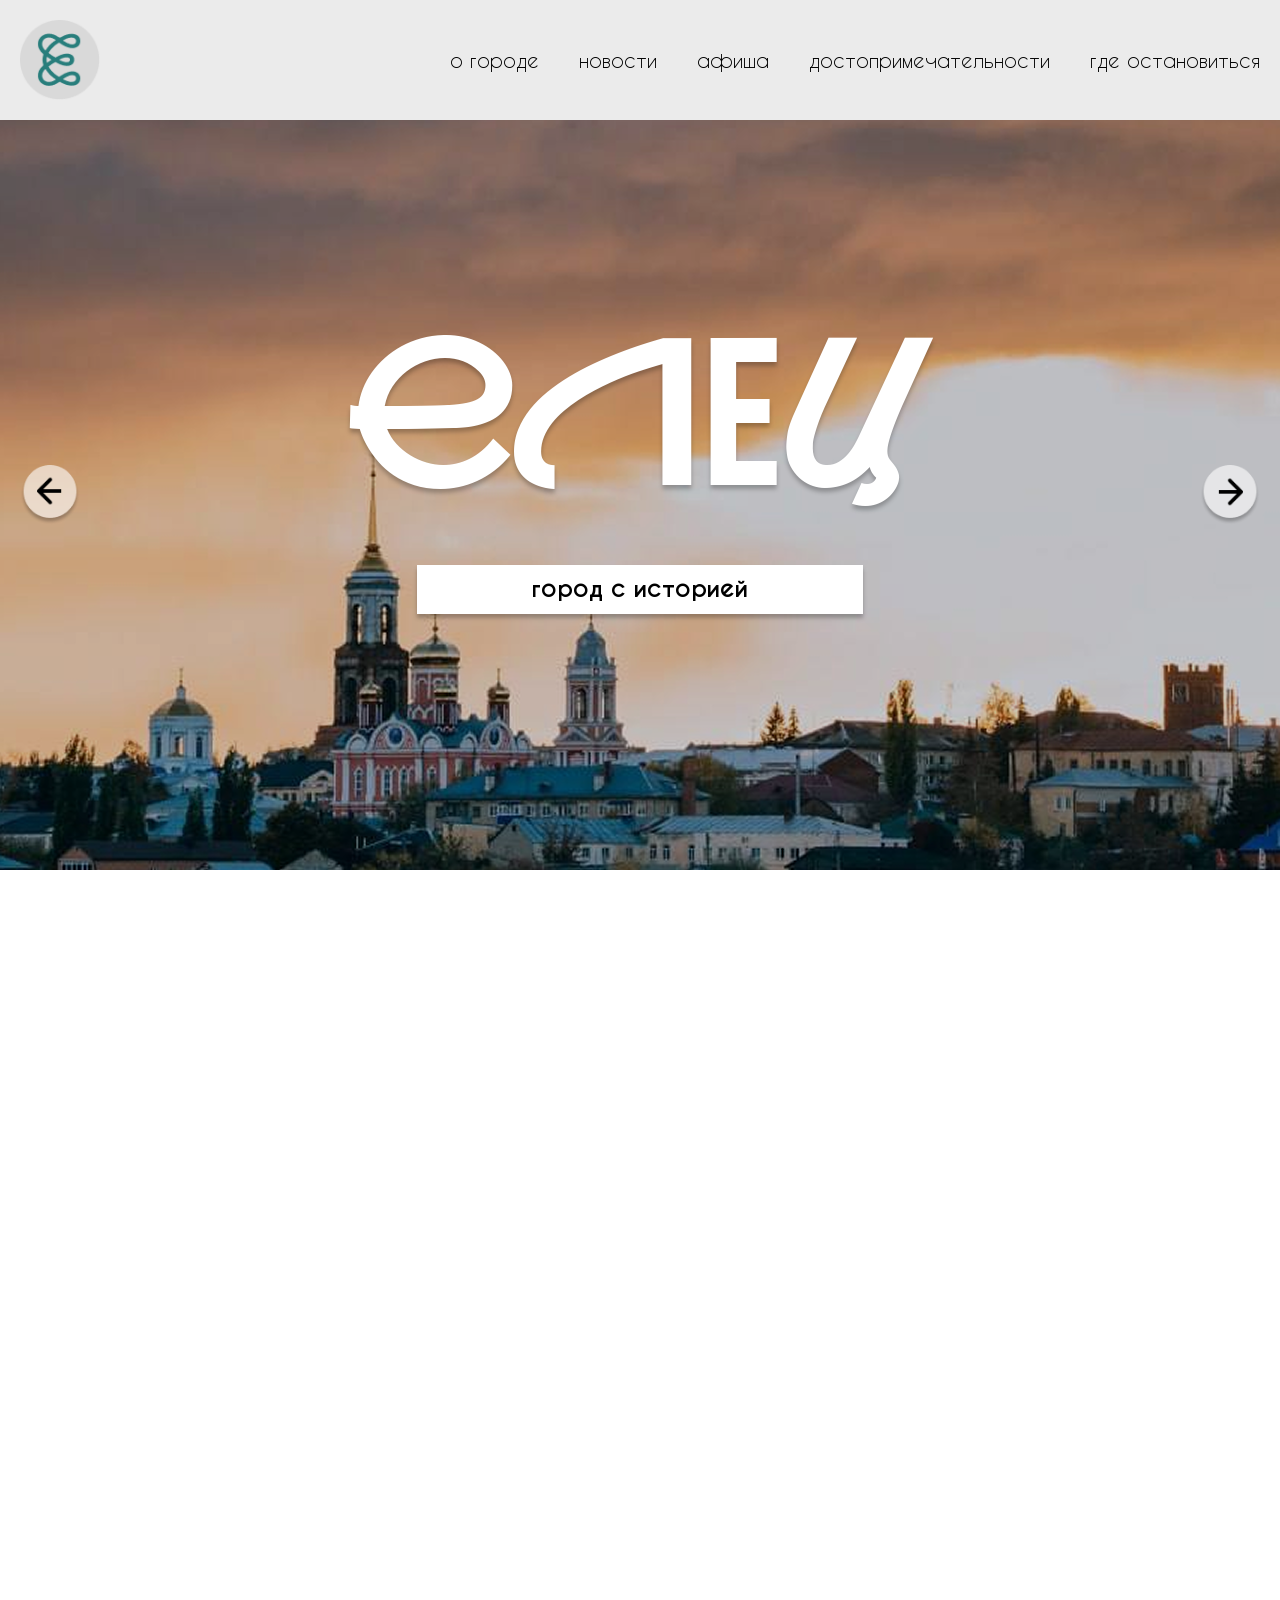
==== commit b92a659d: "Update index.html" ====
--- a/index.html
+++ b/index.html
@@ -7,22 +7,27 @@
    <link rel="stylesheet" href="css/index.css"/>
 </head>
 <body>
-    <header class="header"> 
-      <div class="container"> 
-            <nav class="nav"> 
-             <a href="index.html" class="logo">
-                <img src="img/all/logo.png" alt="лого" class="logo-img">
-             </a>
-               <div class="cont-header"> 
-                <a href="info.html">о городе</a>
-                <a href="#">новости</a>
-                <a href="Afisha.html">афиша</a>
-                <a href="places.html">достопримечательности</a>
-                <a href="#">где остановиться</a>
-               </div>
-            </nav>  
+   <header class="header"> 
+  <div class="container"> 
+    <nav class="nav"> 
+      <a href="index.html" class="logo">
+        <img src="img/all/logo.png" alt="лого" class="logo-img">
+      </a>
+      <div class="burger" id="burger">
+        <span></span>
+        <span></span>
+        <span></span>
       </div>
-    </header>
+      <div class="cont-header" id="navMenu"> 
+        <a href="info.html">о городе</a>
+        <a href="#">новости</a>
+        <a href="Afisha.html">афиша</a>
+        <a href="places.html">достопримечательности</a>
+        <a href="#">где остановиться</a>
+      </div>
+    </nav>  
+  </div>
+</header>
 
     <main> 
 <section class="hero" id="heroSection">
@@ -36,7 +41,7 @@
     </div>
 </section>
 
-       <section class="aboutushistory"> 
+       <section class="aboutushistory" id="aboutushistory1"> 
         <div class="containerour">
          <div class="aboutall"> 
 <div class="image-slider" id="imageSlider">
@@ -60,7 +65,7 @@
         </div>
        </section>
 
-       <section class="aboutushistory"> 
+       <section class="aboutushistory" id="aboutushistory2"> 
                 <div class="wave"></div>
          <div class="container-center"> 
               <h2>История и культура</h2>
--- a/css/index.css
+++ b/css/index.css
@@ -1,6 +1,7 @@
 html, body {
   height: 100%;
-  margin: 0px;
+  margin: 0;
+  overflow-x: hidden;
 }
 
 @font-face {
@@ -42,6 +43,10 @@
   --shadow: 0 4px 4px rgba(0, 0, 0, 0.25);
 }
 
+* {
+  box-sizing: border-box;
+}
+
 body {
   margin: 0;
   font-family: "CaviarDreams", sans-serif;
@@ -50,47 +55,64 @@
   line-height: 1.2;
 }
 
-.container {
-  margin: 0 auto;
-  width: min(1360px, 100%);
-}
-
-.containerour {
-  position: absolute;
-  top: 1030px;
-  left: 50%;
-  transform: translate(-50%);
-  height: auto;
-  width: min(1360px, 100%);
-}
-
+/* ==================== HEADER ==================== */
 .header {
   background-color: #EBEBEB;
-  width: 100%;  
+  width: 100%;
+}
+
+.nav {
+  width: 1360px;
+  max-width: 100%;
   height: 120px;
-}
-
-.nav {
-  width: 100%;
-  max-width: 1360px;
-  height: 120px;
   display: flex;
   flex-direction: row;
-  flex-wrap: wrap;
   justify-content: space-between;
   align-items: center;
+  margin: 0 auto;
+  padding: 0 20px;
+}
+
+.burger {
+  display: none;
+  flex-direction: column;
+  cursor: pointer;
+  z-index: 100;
+  gap: 5px;
+}
+
+.burger span {
+  width: 30px;
+  height: 3px;
+  background-color: black;
+  transition: all 0.3s ease;
+}
+
+.burger.active span:nth-child(1) {
+  transform: rotate(45deg) translate(5px, 6px);
+}
+
+.burger.active span:nth-child(2) {
+  opacity: 0;
+}
+
+.burger.active span:nth-child(3) {
+  transform: rotate(-45deg) translate(5px, -6px);
 }
 
 .logo {
   display: inline-block;
-  position: relative;
   line-height: 0;
   text-decoration: none;
+  z-index: 101;
+  flex-shrink: 0;
 }
 
 .logo .logo-img {
   display: block;
   transition: opacity 0.3s ease;
+  height: 80px;
+  width: auto;
 }
 
 .logo:hover .logo-img {
@@ -102,21 +124,21 @@
 }
 
 .cont-header {
-  width: 1015px;  
-  height: auto;
   display: flex;
   flex-direction: row;
-  flex-wrap: wrap;
   justify-content: space-between;
   align-items: center;
+  gap: 60px;
+  flex-shrink: 0;
 }
 
 .cont-header a {
   text-decoration: none;
-  color: black; 
+  color: black;
   font-family: "CaviarDreams", sans-serif;
   font-size: 24px;
   font-weight: normal;
+  white-space: nowrap;
 }
 
 .cont-header a:hover {
@@ -131,43 +153,7 @@
   font-weight: bold;
 }
 
-.more {
-  background-color: white;
-  width: 100%;
-  height: 560px;
-}
-
-.container-center {
-  width: min(1360px, 100%);
-  position: absolute;
-  top: 2270px;
-  left: 50%; 
-  transform: translate(-50%);
-  display: flex;
-  flex-direction: column;
-  align-items: center;
-  justify-content: space-between;
-}
-
-.containermore {
-  margin: 0 auto 160px;
-  width: min(1360px, 100%);
-  height: 410px;
-  display: flex;
-  flex-direction: column;
-  align-items: center;
-  justify-content: space-between;
-}
-
-h1 {
-  color: white;
-  font-family: "NAURYZREDKEDS", sans-serif;
-  font-size: 205px;
-  font-weight: normal;
-  text-shadow: 0px 4px 4px rgba(0, 0, 0, 0.25);
-  margin: 0;
-}
-
+/* ==================== HERO ==================== */
 .hero {
   background-image: url("../img/index/bg1.png");
   background-size: cover;
@@ -179,22 +165,30 @@
   transition: background-image 0.5s ease;
 }
 
+h1 {
+  color: white;
+  font-family: "NAURYZREDKEDS", sans-serif;
+  font-size: 205px;
+  font-weight: bold;
+  text-shadow: 0px 4px 4px rgba(0, 0, 0, 0.25);
+  margin: 0;
+  line-height: 1;
+}
+
 .center {
   width: 670px;
-  height: 315px;
+  max-width: 90%;
   position: absolute;
   top: 210px;
   left: 50%;
-  transform: translate(-50%);
+  transform: translateX(-50%);
   display: flex;
   flex-direction: column;
   align-items: center;
-  justify-content: space-between;
+  gap: 30px;
 }
 
 .center a {
-  height: auto;
-  width: auto;
   padding: 6px 111px;
   border: 4px solid #ffffff;
   text-decoration: none;
@@ -205,6 +199,7 @@
   background-color: white;
   box-shadow: 0 4px 4px rgba(0, 0, 0, 0.25);
   transition: all 0.3s ease;
+  white-space: nowrap;
 }
 
 .center a:hover {
@@ -222,7 +217,7 @@
 .arrows {
   position: absolute;
   width: 100%;
-  max-width: 1845px;
+  max-width: 1360px;
   height: 60px;
   top: 50%;
   left: 50%;
@@ -234,30 +229,40 @@
   pointer-events: none;
   z-index: 2;
   padding: 0 20px;
-  box-sizing: border-box;
 }
 
 .arrow {
   pointer-events: auto;
   cursor: pointer;
-}
-
-.aboutushistory {
+  width: 60px;
+  height: auto;
+}
+
+/* ==================== НАШ САЙТ ==================== */
+#aboutushistory1 {
   background-color: white;
   width: 100%;
-  height: 1160px;
+  padding: 160px 0 80px;
+}
+
+.containerour {
+  margin: 0 auto;
+  width: 1360px;
+  max-width: 100%;
+  padding: 0 20px;
 }
 
 h2 {
   color: black;
   font-family: "NAURYZREDKEDS", sans-serif;
   font-size: 70px;
-  font-weight: normal;
+  font-weight: bold;
   margin: 0;
+  text-align: left;
 }
 
 h3 {
-  color: black; 
+  color: black;
   font-family: "CaviarDreams_Bold", sans-serif;
   font-size: 48px;
   font-weight: bold;
@@ -265,8 +270,7 @@
 }
 
 p {
-  width: 670px;
-  height: auto;
+  max-width: 670px;
   color: black;
   font-family: "CaviarDreams", sans-serif;
   font-size: 24px;
@@ -276,209 +280,40 @@
 }
 
 .text {
-  width: 670px;
-  height: 480px;
+  max-width: 670px;
   display: flex;
   flex-direction: column;
-  justify-content: space-between;
-  align-items: left; 
+  gap: 24px;
 }
 
 .abouttext {
-  width: 670px;
-  height: 555px;
+  max-width: 670px;
   display: flex;
   flex-direction: column;
-  justify-content: space-between;
-  align-items: left; 
+  gap: 24px;
 }
 
 .oursite {
-  width: 670px;
-  height: 670px;
+  max-width: 670px;
   display: flex;
   flex-direction: column;
-  justify-content: space-between;
-  align-items: left;  
+  gap: 48px;
 }
 
 .aboutall {
-  width: min(1360px, 100%);
-  height: 920px;
-  padding: 160px auto 80px;
+  width: 100%;
   display: flex;
   flex-direction: row;
   justify-content: space-between;
-  align-items: center;  
-}
-
-.wave {
-  background-image: url("../img/all/waveback.png");
-  position: relative;
-  background-repeat: repeat-x; 
-  background-position: left;
-  background-size: contain;
-  width: 100%;
-  height: 595px;
-}
-
-.footer {
-  width: 100%;
-  height: 340px;
-  background-color: #287E7C;
-  margin: 0;
-  position: absolute;
-  top: 3750px;
-  left: 50%; 
-  transform: translate(-50%);
-}
-
-.f-container {
-  width: min(1360px, 90%);
-  height: auto;
-  margin: 85px auto 115px;
-  display: flex;
-  flex-direction: row;
-  justify-content: space-between;
-  align-items: center;
-}
-
-.nav-footer {
-  width: 100%;
-  max-width: 1245px;
-  height: 90px;
-  display: flex;
-  flex-direction: column;
-  justify-content: space-between;
-  border-bottom: 1px solid white;
-}
-
-.contacts {
-  width: 100%;
-  max-width: 1245px;
-  height: 60px;
-  display: flex;
-  flex-direction: column;
-  justify-content: space-between;
-}
-
-.phone {
-  width: 270px;
-  height: auto;
-  display: flex;
-  flex-direction: row;
-  justify-content: space-between;
-  align-items: center;
-}
-
-.mail {
-  width: 230px;
-  height: auto;
-  display: flex;
-  flex-direction: row;
-  justify-content: space-between;
-  align-items: center;
-}
-
-.mp {
-  width: 680px;
-  height: auto;
-  display: flex;
-  flex-direction: row;
-  justify-content: space-between;
-}
-
-.social {
-  width: 95px;
-  height: auto;
-  display: flex;
-  flex-direction: row;
-  justify-content: space-between;
-  align-items: center;
-}
-
-.contacts {
-  width: 100%;
-  max-width: 900px;
-  height: 40px;
-  padding: 20px 115px;
-  display: flex;
-  flex-direction: row;
-  justify-content: space-between;
-  align-items: center;
-}
-
-.all {
-  width: 100%;
-  max-width: 1245px;
-  height: auto;
-  display: flex;
-  flex-direction: column;
-  justify-content: space-between;
-  align-items: center;
-}
-
-.a-footer {
-  width: 100%;
-  max-width: 1240px;
-  height: auto;
-  display: flex;
-  flex-direction: row;
-  flex-wrap: wrap;
-  justify-content: space-between;
-  align-items: center;
-  margin-bottom: 13px;
-}
-
-.a-footer a {
-  color: white; 
-  font-family: "CaviarDreams", sans-serif;
-  font-size: 24px;
-  font-weight: normal;
-  text-decoration: none;
-}
-
-.a-footer a:hover {
-  color: white; 
-  font-family: "CaviarDreams", sans-serif;
-  font-size: 24px;
-  font-weight: normal;
-  text-decoration: underline;
-  text-decoration-color: white;
-}
-
-.a-footer a:active {
-  color: white; 
-  font-family: "CaviarDreams", sans-serif;
-  font-size: 24px;
-  font-weight: bold;
-  text-decoration: underline;
-  text-decoration-color: white;
-}
-
-h4 {
-  color: white; 
-  font-family: "CaviarDreams_Bold", sans-serif;
-  font-size: 28px;
-  font-weight: bold;
-  margin: 0;
-}
-
-.p-footer {
-  color: white;
-  width: auto;
-  height: auto;
-  font-family: "CaviarDreams", sans-serif;
-  font-size: 24px;
-  font-weight: normal;
-  text-align: left;
-  margin: 0;
-}
-
+  align-items: center;
+  gap: 40px;
+}
+
+/* ==================== IMAGE SLIDER ==================== */
 .image-slider {
   width: 575px;
   height: 920px;
-  margin: 0 auto;
+  flex-shrink: 0;
   cursor: pointer;
   user-select: none;
   -webkit-user-select: none;
@@ -527,10 +362,48 @@
   z-index: 1;
 }
 
-
+/* ==================== WAVE + ИСТОРИЯ И КУЛЬТУРА ==================== */
+#aboutushistory2 {
+  background-color: white;
+  width: 100%;
+  padding: 0;
+  position: relative;
+}
+
+.wave {
+  background-image: url("../img/all/waveback.png");
+  background-repeat: repeat-x;
+  background-position: top left;
+  background-size: contain;
+  width: 100%;
+  height: 595px;
+  position: relative;
+  z-index: 1;
+}
+
+.container-center {
+  width: 1360px;
+  max-width: 100%;
+  margin: 0 auto;
+  padding: 0 20px 160px;
+  display: flex;
+  flex-direction: column;
+  align-items: center;
+  position: relative;
+  z-index: 2;
+  margin-top: -355px;
+}
+
+.container-center > h2 {
+  text-align: center;
+  margin: 0 0 80px 0;
+}
+
+/* ==================== FACTS ==================== */
 .facts-wrapper {
   position: relative;
   width: 700px;
+  max-width: 100%;
   height: 700px;
   margin: 0 auto;
   transition: width 0.5s ease, height 0.5s ease;
@@ -539,19 +412,26 @@
 
 .facts-wrapper.expanded {
   width: 1355px;
+  max-width: 100%;
+  height: 700px;
 }
 
 .facts-inner {
   position: relative;
   width: 700px;
+  max-width: 100%;
   height: 700px;
   display: flex;
   align-items: center;
-  transition: width 0.5s ease, transform 0.5s ease;
+  justify-content: center;
+  margin: 0 auto;
+  transition: width 0.5s ease;
 }
 
 .facts-wrapper.expanded .facts-inner {
   width: 1355px;
+  max-width: 100%;
+  justify-content: flex-start;
 }
 
 .facts-circle {
@@ -560,10 +440,6 @@
   height: 700px;
   flex-shrink: 0;
   transition: transform 0.5s ease;
-}
-
-.facts-wrapper.expanded .facts-circle {
-  transform: translateX(0);
 }
 
 .facts-circle__center {
@@ -595,7 +471,7 @@
   color: white;
   font-family: "NAURYZREDKEDS", sans-serif;
   font-size: 64px;
-  font-weight: normal;
+  font-weight: bold;
   text-align: center;
   text-shadow: 0 4px 8px rgba(0, 0, 0, 0.5);
   pointer-events: none;
@@ -618,55 +494,17 @@
   z-index: 4;
 }
 
-.facts-circle__pin--1 {
-  top: 50%;
-  left: 50%;
-  transform: translate(-50%, -50%) rotate(170deg) translateY(-283px) rotate(-170deg);
-}
-
-.facts-circle__pin--2 {
-  top: 50%;
-  left: 50%;
-  transform: translate(-50%, -50%) rotate(150deg) translateY(-283px) rotate(-150deg);
-}
-
-.facts-circle__pin--3 {
-  top: 50%;
-  left: 50%;
-  transform: translate(-50%, -50%) rotate(130deg) translateY(-283px) rotate(-130deg);
-}
-
-.facts-circle__pin--4 {
-  top: 50%;
-  left: 50%;
-  transform: translate(-50%, -50%) rotate(110deg) translateY(-283px) rotate(-110deg);
-}
-
-.facts-circle__pin--5 {
-  top: 50%;
-  left: 50%;
-  transform: translate(-50%, -50%) rotate(90deg) translateY(-283px) rotate(-90deg);
-}
-
-.facts-circle__pin--1:hover {
-  transform: translate(-50%, -50%) rotate(170deg) translateY(-283px) rotate(-170deg) scale(1.15);
-}
-
-.facts-circle__pin--2:hover {
-  transform: translate(-50%, -50%) rotate(150deg) translateY(-283px) rotate(-150deg) scale(1.15);
-}
-
-.facts-circle__pin--3:hover {
-  transform: translate(-50%, -50%) rotate(130deg) translateY(-283px) rotate(-130deg) scale(1.15);
-}
-
-.facts-circle__pin--4:hover {
-  transform: translate(-50%, -50%) rotate(110deg) translateY(-283px) rotate(-110deg) scale(1.15);
-}
-
-.facts-circle__pin--5:hover {
-  transform: translate(-50%, -50%) rotate(90deg) translateY(-283px) rotate(-90deg) scale(1.15);
-}
+.facts-circle__pin--1 { top: 50%; left: 50%; transform: translate(-50%, -50%) rotate(170deg) translateY(-283px) rotate(-170deg); }
+.facts-circle__pin--2 { top: 50%; left: 50%; transform: translate(-50%, -50%) rotate(150deg) translateY(-283px) rotate(-150deg); }
+.facts-circle__pin--3 { top: 50%; left: 50%; transform: translate(-50%, -50%) rotate(130deg) translateY(-283px) rotate(-130deg); }
+.facts-circle__pin--4 { top: 50%; left: 50%; transform: translate(-50%, -50%) rotate(110deg) translateY(-283px) rotate(-110deg); }
+.facts-circle__pin--5 { top: 50%; left: 50%; transform: translate(-50%, -50%) rotate(90deg) translateY(-283px) rotate(-90deg); }
+
+.facts-circle__pin--1:hover { transform: translate(-50%, -50%) rotate(170deg) translateY(-283px) rotate(-170deg) scale(1.15); }
+.facts-circle__pin--2:hover { transform: translate(-50%, -50%) rotate(150deg) translateY(-283px) rotate(-150deg) scale(1.15); }
+.facts-circle__pin--3:hover { transform: translate(-50%, -50%) rotate(130deg) translateY(-283px) rotate(-130deg) scale(1.15); }
+.facts-circle__pin--4:hover { transform: translate(-50%, -50%) rotate(110deg) translateY(-283px) rotate(-110deg) scale(1.15); }
+.facts-circle__pin--5:hover { transform: translate(-50%, -50%) rotate(90deg) translateY(-283px) rotate(-90deg) scale(1.15); }
 
 .facts-text {
   width: 0;
@@ -679,6 +517,7 @@
 
 .facts-wrapper.expanded .facts-text {
   width: 655px;
+  max-width: 50%;
   padding-left: 40px;
   opacity: 1;
 }
@@ -694,8 +533,7 @@
 }
 
 .facts-text p {
-  width: 615px;
-  height: auto;
+  max-width: 615px;
   color: black;
   font-family: "CaviarDreams", sans-serif;
   font-size: 24px;
@@ -727,14 +565,38 @@
   pointer-events: auto;
 }
 
+/* ==================== MORE ==================== */
+.more {
+  background-color: white;
+  width: 100%;
+  padding: 80px 0 160px;
+}
+
+.containerm {
+  width: 1360px;
+  max-width: 100%;
+  margin: 0 auto;
+  padding: 0 20px;
+}
+
+.containermore {
+  text-align: center;
+}
+
+.containermore > h2 {
+  text-align: center;
+  margin-bottom: 60px;
+}
 
 .containermore__links {
   display: flex;
-  gap: 15px;
+  flex-direction: row;
   justify-content: space-between;
+  align-items: center;
   width: 100%;
   max-width: 1360px;
-  flex-wrap: wrap;
+  flex-wrap: nowrap;
+  gap: 0;
 }
 
 .circle-link {
@@ -774,81 +636,525 @@
   z-index: 1;
 }
 
-.containerm {
-  width: min(1360px, 100%);
+/* ==================== FOOTER ==================== */
+.footer {
+  width: 100%;
+  background-color: #287E7C;
+  padding: 85px 0;
+}
+
+.f-container {
+  width: 1360px;
+  max-width: 90%;
   margin: 0 auto;
-}
-
-.containermore {
-  text-align: center;
-}
-
-
+  display: flex;
+  flex-direction: row;
+  justify-content: space-between;
+  align-items: center;
+  gap: 30px;
+}
+
+.f-container > img {
+  flex-shrink: 0;
+}
+
+.all {
+  width: 100%;
+  max-width: 1245px;
+  display: flex;
+  flex-direction: column;
+  gap: 20px;
+}
+
+.nav-footer {
+  width: 100%;
+  display: flex;
+  flex-direction: column;
+  gap: 15px;
+  border-bottom: 1px solid white;
+  padding-bottom: 15px;
+}
+
+.a-footer {
+  width: 100%;
+  display: flex;
+  flex-direction: row;
+  justify-content: space-between;
+  align-items: center;
+  flex-wrap: wrap;
+  gap: 10px;
+}
+
+.a-footer a {
+  color: white;
+  font-family: "CaviarDreams", sans-serif;
+  font-size: 24px;
+  font-weight: normal;
+  text-decoration: none;
+}
+
+.a-footer a:hover {
+  text-decoration: underline;
+  text-decoration-color: white;
+}
+
+.a-footer a:active {
+  font-weight: bold;
+  text-decoration: underline;
+  text-decoration-color: white;
+}
+
+h4 {
+  color: white;
+  font-family: "CaviarDreams_Bold", sans-serif;
+  font-size: 28px;
+  font-weight: bold;
+  margin: 0;
+}
+
+.contacts {
+  width: 100%;
+  display: flex;
+  flex-direction: row;
+  justify-content: space-between;
+  align-items: center;
+  flex-wrap: wrap;
+  gap: 15px;
+}
+
+.mp {
+  display: flex;
+  flex-direction: row;
+  align-items: center;
+  gap: 40px;
+  flex-wrap: wrap;
+}
+
+.phone, .mail {
+  display: flex;
+  flex-direction: row;
+  align-items: center;
+  gap: 10px;
+}
+
+.social {
+  display: flex;
+  flex-direction: row;
+  align-items: center;
+  gap: 15px;
+}
+
+.p-footer {
+  color: white;
+  font-family: "CaviarDreams", sans-serif;
+  font-size: 24px;
+  font-weight: normal;
+  margin: 0;
+  white-space: nowrap;
+}
+
+/* ==================== ПЛАНШЕТЫ ==================== */
 @media (max-width: 1400px) {
-  .container,
-  .containerour,
-  .container-center,
-  .containermore {
-    width: 95%;
-  }
-  
-  .nav {
-    padding: 0 20px;
-    box-sizing: border-box;
-  }
-  
   .cont-header {
-    width: auto;
+    gap: 40px;
+  }
+  
+  .cont-header a {
+    font-size: 20px;
+  }
+  
+  .containermore__links {
+    flex-wrap: wrap;
+    justify-content: center;
     gap: 20px;
   }
   
-  h1 {
-    font-size: 150px;
-  }
-  
-  .arrows {
-    padding: 0 40px;
-  }
-}
-
-@media (max-width: 768px) {
-  h1 {
-    font-size: 80px;
-  }
-  
-  h2 {
-    font-size: 40px;
-  }
-  
-  .center {
-    width: 90%;
-  }
-  
-  .center a {
-    padding: 6px 50px;
-  }
-  
+  .circle-link {
+    width: 220px;
+    height: 220px;
+  }
+  
+  .circle-link__svg {
+    width: 290px;
+    height: 290px;
+  }
+  
+  .circle-link__img {
+    width: 195px;
+    height: 195px;
+  }
+}
+
+@media (max-width: 1100px) {
   .aboutall {
     flex-direction: column;
+    gap: 40px;
+  }
+  
+  .oursite {
+    align-items: center;
+    text-align: center;
+  }
+  
+  .oursite > h2 {
+    text-align: center;
+  }
+  
+  .text, .abouttext {
+    max-width: 100%;
+  }
+  
+  p {
+    max-width: 100%;
+  }
+  
+  .f-container {
+    flex-direction: column;
+    text-align: center;
+  }
+  
+  .a-footer {
+    justify-content: center;
+    gap: 20px;
+  }
+  
+  .contacts {
+    flex-direction: column;
+  }
+  
+  .mp {
+    justify-content: center;
+  }
+}
+
+/* ==================== ТЕЛЕФОНЫ ==================== */
+@media (max-width: 900px) {
+  .burger {
+    display: flex;
+  }
+  
+  .cont-header {
+    position: fixed;
+    top: 0;
+    right: -100%;
+    width: 80%;
+    max-width: 400px;
+    height: 100vh;
+    background-color: #EBEBEB;
+    flex-direction: column;
+    justify-content: center;
+    align-items: center;
+    gap: 30px;
+    transition: right 0.3s ease;
+    z-index: 99;
+    padding: 100px 20px;
+  }
+  
+  .cont-header.active {
+    right: 0;
+  }
+  
+  .cont-header a {
+    font-size: 22px;
+  }
+  
+  .hero {
+    height: 500px;
+  }
+  
+  h1 {
+    font-size: 100px;
+  }
+  
+  .center {
+    top: 50%;
+    transform: translate(-50%, -50%);
+  }
+  
+  .center a {
+    padding: 8px 50px;
+    font-size: 18px;
+  }
+  
+  #aboutushistory1 {
+    padding: 80px 0 40px;
+  }
+  
+  .image-slider {
+    width: 100%;
+    max-width: 400px;
+    height: 640px;
+    margin: 0 auto;
+  }
+  
+  .image-slider__wrapper {
+    width: 100%;
+    max-width: 400px;
+    height: 640px;
+  }
+  
+  .image-slider__img--top {
+    width: 300px;
+    height: 300px;
+  }
+  
+  .image-slider__img--center {
+    width: 350px;
+    height: 350px;
+  }
+  
+  .image-slider__img--bottom {
+    width: 300px;
+    height: 300px;
+  }
+  
+  .wave {
+    height: 300px;
+  }
+  
+  .container-center {
+    margin-top: -180px;
+    padding: 0 20px 80px;
+  }
+  
+  .container-center > h2 {
+    margin: 0 0 50px 0;
+  }
+  
+  .more {
+    padding: 40px 0 80px;
+  }
+  
+  .facts-wrapper {
+    height: 500px;
+  }
+  
+  .facts-wrapper.expanded {
     height: auto;
-  }
-  
-  .oursite {
-    width: 90%;
-    height: auto;
-  }
-  
-  .text,
-  .abouttext {
-    width: 100%;
-    height: auto;
+    min-height: 500px;
+  }
+  
+  .facts-inner {
+    height: 500px;
+  }
+  
+  .facts-circle {
+    width: 500px;
+    height: 500px;
+    max-width: 90vw;
+  }
+  
+  .facts-circle__center {
+    width: 400px;
+    height: 400px;
+    max-width: 70vw;
+  }
+  
+  .facts-circle__pin {
+    width: 60px;
+    height: 60px;
+  }
+  
+  .facts-circle__pin--1 { transform: translate(-50%, -50%) rotate(170deg) translateY(-200px) rotate(-170deg); }
+  .facts-circle__pin--2 { transform: translate(-50%, -50%) rotate(150deg) translateY(-200px) rotate(-150deg); }
+  .facts-circle__pin--3 { transform: translate(-50%, -50%) rotate(130deg) translateY(-200px) rotate(-130deg); }
+  .facts-circle__pin--4 { transform: translate(-50%, -50%) rotate(110deg) translateY(-200px) rotate(-110deg); }
+  .facts-circle__pin--5 { transform: translate(-50%, -50%) rotate(90deg) translateY(-200px) rotate(-90deg); }
+  
+  .facts-circle__pin--1:hover { transform: translate(-50%, -50%) rotate(170deg) translateY(-200px) rotate(-170deg) scale(1.15); }
+  .facts-circle__pin--2:hover { transform: translate(-50%, -50%) rotate(150deg) translateY(-200px) rotate(-150deg) scale(1.15); }
+  .facts-circle__pin--3:hover { transform: translate(-50%, -50%) rotate(130deg) translateY(-200px) rotate(-130deg) scale(1.15); }
+  .facts-circle__pin--4:hover { transform: translate(-50%, -50%) rotate(110deg) translateY(-200px) rotate(-110deg) scale(1.15); }
+  .facts-circle__pin--5:hover { transform: translate(-50%, -50%) rotate(90deg) translateY(-200px) rotate(-90deg) scale(1.15); }
+  
+  .facts-wrapper.expanded .facts-inner {
+    flex-direction: column;
+  }
+  
+  .facts-wrapper.expanded .facts-text {
+    max-width: 100%;
+    padding-left: 0;
+    padding-top: 30px;
+  }
+  
+  .containermore__links {
+    flex-wrap: wrap;
+    justify-content: center;
+    gap: 20px;
+  }
+  
+  .circle-link {
+    width: 180px;
+    height: 180px;
+  }
+  
+  .circle-link__svg {
+    width: 240px;
+    height: 240px;
+  }
+  
+  .circle-link__img {
+    width: 160px;
+    height: 160px;
+  }
+  
+  .arrow {
+    width: 40px;
+  }
+}
+
+@media (max-width: 600px) {
+  .nav {
+    height: 80px;
+  }
+  
+  .logo .logo-img {
+    height: 50px;
+  }
+  
+  h1 {
+    font-size: 60px;
+  }
+  
+  h2 {
+    font-size: 36px;
+  }
+  
+  h3 {
+    font-size: 28px;
   }
   
   p {
-    width: 100%;
-  }
-  
-  .containermore__links {
-    justify-content: center;
-  }
-}
+    font-size: 16px;
+  }
+  
+  .hero {
+    height: 400px;
+  }
+  
+  .center {
+    gap: 20px;
+  }
+  
+  .center a {
+    padding: 8px 30px;
+    font-size: 16px;
+  }
+  
+  #aboutushistory1 {
+    padding: 60px 0 30px;
+  }
+  
+  .image-slider {
+    max-width: 300px;
+    height: 480px;
+  }
+  
+  .image-slider__wrapper {
+    max-width: 300px;
+    height: 480px;
+  }
+  
+  .image-slider__img--top {
+    width: 230px;
+    height: 230px;
+  }
+  
+  .image-slider__img--center {
+    width: 270px;
+    height: 270px;
+  }
+  
+  .image-slider__img--bottom {
+    width: 230px;
+    height: 230px;
+  }
+  
+  .wave {
+    height: 200px;
+  }
+  
+  .container-center {
+    margin-top: -120px;
+    padding: 0 15px 60px;
+  }
+  
+  .container-center > h2 {
+    margin: 0 0 40px 0;
+  }
+  
+  .more {
+    padding: 30px 0 60px;
+  }
+  
+  .facts-wrapper {
+    height: 350px;
+  }
+  
+  .facts-inner {
+    height: 350px;
+  }
+  
+  .facts-circle {
+    width: 350px;
+    height: 350px;
+  }
+  
+  .facts-circle__center {
+    width: 280px;
+    height: 280px;
+  }
+  
+  .facts-circle__title {
+    font-size: 28px;
+    width: 200px;
+  }
+  
+  .facts-circle__pin {
+    width: 45px;
+    height: 45px;
+  }
+  
+  .facts-circle__pin--1 { transform: translate(-50%, -50%) rotate(170deg) translateY(-140px) rotate(-170deg); }
+  .facts-circle__pin--2 { transform: translate(-50%, -50%) rotate(150deg) translateY(-140px) rotate(-150deg); }
+  .facts-circle__pin--3 { transform: translate(-50%, -50%) rotate(130deg) translateY(-140px) rotate(-130deg); }
+  .facts-circle__pin--4 { transform: translate(-50%, -50%) rotate(110deg) translateY(-140px) rotate(-110deg); }
+  .facts-circle__pin--5 { transform: translate(-50%, -50%) rotate(90deg) translateY(-140px) rotate(-90deg); }
+  
+  .facts-circle__pin--1:hover { transform: translate(-50%, -50%) rotate(170deg) translateY(-140px) rotate(-170deg) scale(1.15); }
+  .facts-circle__pin--2:hover { transform: translate(-50%, -50%) rotate(150deg) translateY(-140px) rotate(-150deg) scale(1.15); }
+  .facts-circle__pin--3:hover { transform: translate(-50%, -50%) rotate(130deg) translateY(-140px) rotate(-130deg) scale(1.15); }
+  .facts-circle__pin--4:hover { transform: translate(-50%, -50%) rotate(110deg) translateY(-140px) rotate(-110deg) scale(1.15); }
+  .facts-circle__pin--5:hover { transform: translate(-50%, -50%) rotate(90deg) translateY(-140px) rotate(-90deg) scale(1.15); }
+  
+  .circle-link {
+    width: 130px;
+    height: 130px;
+  }
+  
+  .circle-link__svg {
+    width: 180px;
+    height: 180px;
+  }
+  
+  .circle-link__svg text {
+    font-size: 24px;
+  }
+  
+  .circle-link__img {
+    width: 115px;
+    height: 115px;
+  }
+  
+  .a-footer a {
+    font-size: 16px;
+  }
+  
+  .p-footer {
+    font-size: 16px;
+  }
+  
+  h4 {
+    font-size: 22px;
+  }
+}
